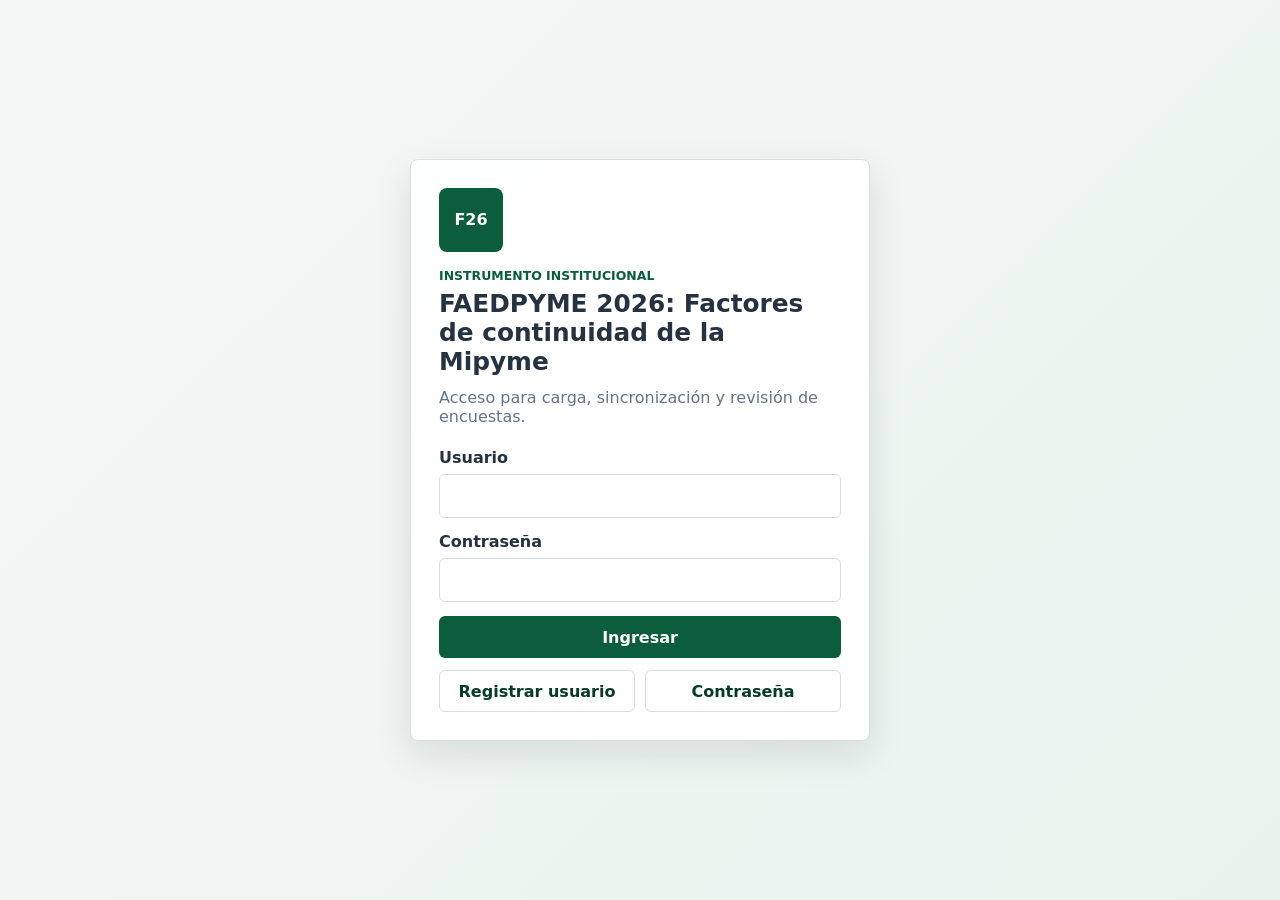
==== index.html @ d28d6a9d "Fix hidden login panel visibility" ====
<!doctype html>
<html lang="es">
<head>
  <meta charset="utf-8">
  <meta name="viewport" content="width=device-width, initial-scale=1">
  <meta name="theme-color" content="#0B5D3B">
  <title>FAEDPYME 2026 - Mipymes</title>
  <link rel="manifest" href="manifest.json">
  <link rel="icon" href="assets/icon-192.png">
  <link rel="stylesheet" href="styles.css?v=20260616-5">
  <script src="config.js?v=20260616-4" defer></script>
  <script src="app.js?v=20260616-4" defer></script>
</head>
<body>
  <div id="login-view" class="login-shell">
    <main class="login-panel" aria-labelledby="login-title">
      <div class="survey-mark" aria-hidden="true">F26</div>
      <p class="eyebrow">Instrumento institucional</p>
      <h1 id="login-title">FAEDPYME 2026: Factores de continuidad de la Mipyme</h1>
      <p class="login-copy">Acceso para carga, sincronización y revisión de encuestas.</p>
      <form id="login-form" class="login-form">
        <label>
          Usuario
          <input id="login-user" autocomplete="username" required>
        </label>
        <label>
          Contraseña
          <input id="login-password" type="password" autocomplete="current-password" required>
        </label>
        <button class="primary-btn" type="submit">Ingresar</button>
      </form>
      <div class="login-actions">
        <button id="show-register-btn" class="ghost-btn" type="button">Registrar usuario</button>
        <button id="show-password-help-btn" class="ghost-btn" type="button">Contraseña</button>
      </div>
      <form id="public-register-form" class="login-form auxiliary-form" hidden>
        <label>
          Usuario
          <input id="public-new-user" autocomplete="off" placeholder="nombre.apellido" pattern="^[A-Za-z0-9]+([._-][A-Za-z0-9]+)+$">
        </label>
        <label>
          Nombre
          <input id="public-new-user-name" autocomplete="name">
        </label>
        <label>
          Contraseña
          <input id="public-new-user-password" type="password" autocomplete="new-password" minlength="6">
        </label>
        <button class="secondary-btn" type="submit">Crear usuario local</button>
      </form>
      <form id="password-help-form" class="login-form auxiliary-form" hidden>
        <label>
          Usuario
          <input id="password-help-user" autocomplete="username" placeholder="nombre.apellido">
        </label>
        <button class="secondary-btn" type="submit">Solicitar restablecimiento</button>
      </form>
      <p id="login-status" class="status-text" role="status"></p>
    </main>
  </div>

  <div id="app-view" class="app-shell" hidden>
    <header class="topbar">
      <div class="brand-block">
        <div class="survey-mark compact" aria-hidden="true">F26</div>
        <div>
          <span class="eyebrow">Encuesta MIPYMES</span>
          <h1>FAEDPYME 2026</h1>
        </div>
      </div>
      <div class="session-block">
        <span id="connection-pill" class="pill">Sin verificar</span>
        <span id="session-user"></span>
        <button id="logout-btn" class="ghost-btn" type="button">Salir</button>
      </div>
    </header>

    <nav class="tabs" aria-label="Módulos">
      <button class="tab active" data-view="inicio" type="button">Inicio</button>
      <button class="tab" data-view="formulario" type="button">Formulario</button>
      <button class="tab" data-view="registros" type="button">Registros</button>
      <button class="tab" data-view="dashboard" type="button">Indicadores</button>
      <button class="tab" data-view="sync" type="button">Sincronización</button>
      <button class="tab" data-view="admin" type="button">Administración</button>
    </nav>

    <main class="main-layout">
      <section id="view-inicio" class="view active-view">
        <div class="intro-band">
          <div>
            <p class="eyebrow">Carga de campo</p>
            <h2>Instrumento FAEDPYME 2026 reproducido desde el PDF maestro</h2>
            <p>La app guarda primero en el dispositivo y luego sincroniza contra Google Apps Script cuando el backend está configurado.</p>
          </div>
          <button class="primary-btn" data-go="formulario" type="button">Nueva encuesta</button>
        </div>
        <div class="kpi-grid">
          <article class="kpi-card"><span>Locales</span><strong id="kpi-local">0</strong></article>
          <article class="kpi-card"><span>Pendientes</span><strong id="kpi-pending">0</strong></article>
          <article class="kpi-card"><span>Sincronizadas</span><strong id="kpi-synced">0</strong></article>
          <article class="kpi-card"><span>Preguntas</span><strong id="kpi-fields">0</strong></article>
        </div>
      </section>

      <section id="view-formulario" class="view">
        <div class="work-header">
          <div>
            <p class="eyebrow">Formulario</p>
            <h2>Registro de encuesta</h2>
          </div>
          <div class="progress-box">
            <span id="progress-label">0%</span>
            <div class="progress-track"><span id="progress-bar"></span></div>
          </div>
        </div>
        <form id="survey-form" class="survey-form"></form>
      </section>

      <section id="view-registros" class="view">
        <div class="work-header">
          <div>
            <p class="eyebrow">Control operativo</p>
            <h2>Registros locales</h2>
          </div>
          <button id="export-csv-btn" class="secondary-btn" type="button">Exportar CSV</button>
        </div>
        <div class="filter-row">
          <input id="search-records" placeholder="Buscar por empresa, sector o estado">
          <select id="status-filter">
            <option value="">Todos los estados</option>
            <option value="pendiente">Pendiente</option>
            <option value="sincronizado">Sincronizado</option>
            <option value="error">Error</option>
          </select>
        </div>
        <div class="table-wrap">
          <table>
            <thead><tr><th>Fecha</th><th>Empresa</th><th>Sector</th><th>Estado</th><th>Acciones</th></tr></thead>
            <tbody id="records-body"></tbody>
          </table>
        </div>
      </section>

      <section id="view-dashboard" class="view">
        <div class="work-header">
          <div>
            <p class="eyebrow">Indicadores</p>
            <h2>Resumen de captura</h2>
          </div>
        </div>
        <div id="dashboard-grid" class="dashboard-grid"></div>
      </section>

      <section id="view-sync" class="view">
        <div class="work-header">
          <div>
            <p class="eyebrow">Offline</p>
            <h2>Cola de sincronización</h2>
          </div>
          <button id="sync-btn" class="primary-btn" type="button">Enviar pendientes</button>
        </div>
        <div id="sync-status" class="notice"></div>
        <div id="queue-list" class="queue-list"></div>
      </section>

      <section id="view-admin" class="view">
        <div class="work-header">
          <div>
            <p class="eyebrow">Administración</p>
            <h2>Estado técnico</h2>
          </div>
        </div>
        <dl class="admin-list">
          <dt>Backend GAS</dt><dd id="admin-gas">No configurado</dd>
          <dt>Spreadsheet</dt><dd id="admin-sheet"></dd>
          <dt>Versión app</dt><dd id="admin-version"></dd>
          <dt>Última sincronización</dt><dd id="admin-last-sync">Sin sincronización</dd>
        </dl>
        <div class="admin-grid">
          <section class="admin-panel">
            <h3>Registrar usuario</h3>
            <form id="user-create-form" class="admin-form">
              <label>
                Usuario
                <input id="new-user" autocomplete="off" placeholder="nombre.apellido" pattern="^[A-Za-z0-9]+([._-][A-Za-z0-9]+)+$" required>
              </label>
              <label>
                Nombre
                <input id="new-user-name" autocomplete="name" required>
              </label>
              <label>
                Rol
                <select id="new-user-role">
                  <option value="cargador">Cargador</option>
                  <option value="supervisor">Supervisor</option>
                  <option value="admin">Admin</option>
                </select>
              </label>
              <label>
                Contraseña temporal
                <input id="new-user-password" type="password" autocomplete="new-password" minlength="6" required>
              </label>
              <button class="secondary-btn" type="submit">Registrar usuario</button>
            </form>
          </section>
          <section class="admin-panel">
            <h3>Cambiar mi contraseña</h3>
            <form id="password-change-form" class="admin-form">
              <label>
                Contraseña actual
                <input id="current-password" type="password" autocomplete="current-password" required>
              </label>
              <label>
                Nueva contraseña
                <input id="new-password" type="password" autocomplete="new-password" minlength="6" required>
              </label>
              <label>
                Repetir nueva contraseña
                <input id="new-password-repeat" type="password" autocomplete="new-password" minlength="6" required>
              </label>
              <button class="secondary-btn" type="submit">Cambiar contraseña</button>
            </form>
          </section>
        </div>
        <p id="admin-user-status" class="status-text" role="status"></p>
        <div class="table-wrap admin-users-wrap">
          <table>
            <thead><tr><th>Usuario</th><th>Nombre</th><th>Rol</th><th>Estado</th></tr></thead>
            <tbody id="users-body"></tbody>
          </table>
        </div>
      </section>
    </main>
  </div>

  <template id="field-template">
    <div class="field-row">
      <label></label>
      <div class="field-control"></div>
      <p class="field-hint"></p>
    </div>
  </template>
</body>
</html>
---- styles.css ----
:root {
  --green: #0B5D3B;
  --green-dark: #073B28;
  --green-soft: #E8F3EE;
  --gold: #C8A24A;
  --bg: #F5F7F6;
  --text: #243242;
  --muted: #64748B;
  --line: #D7DFDA;
  --danger: #B42318;
  --warning: #B7791F;
  --info: #1D4ED8;
  --white: #FFFFFF;
  --shadow: 0 14px 36px rgba(15, 23, 42, 0.10);
  font-family: Inter, ui-sans-serif, system-ui, -apple-system, BlinkMacSystemFont, "Segoe UI", sans-serif;
}

* {
  box-sizing: border-box;
}

[hidden] {
  display: none !important;
}

body {
  margin: 0;
  color: var(--text);
  background: var(--bg);
}

button,
input,
select,
textarea {
  font: inherit;
}

button {
  cursor: pointer;
}

.login-shell {
  min-height: 100vh;
  display: grid;
  place-items: center;
  padding: 24px;
  background: linear-gradient(135deg, #F5F7F6 0%, #E8F3EE 100%);
}

.login-panel {
  width: min(460px, 100%);
  padding: 28px;
  background: rgba(255, 255, 255, 0.96);
  border: 1px solid var(--line);
  border-radius: 8px;
  box-shadow: var(--shadow);
}

.survey-mark {
  width: 64px;
  height: 64px;
  display: grid;
  place-items: center;
  margin-bottom: 16px;
  border-radius: 8px;
  background: var(--green);
  color: var(--white);
  font-weight: 900;
  letter-spacing: 0;
}

.survey-mark.compact {
  width: 44px;
  height: 44px;
  margin-bottom: 0;
  font-size: 0.86rem;
}

.eyebrow {
  margin: 0 0 6px;
  color: var(--green);
  font-size: 0.78rem;
  font-weight: 800;
  text-transform: uppercase;
  letter-spacing: 0;
}

h1,
h2,
h3 {
  margin: 0;
  line-height: 1.18;
  letter-spacing: 0;
}

.login-panel h1 {
  font-size: 1.55rem;
}

.login-copy {
  color: var(--muted);
  margin: 12px 0 22px;
}

.login-form,
.survey-form {
  display: grid;
  gap: 14px;
}

.login-actions {
  display: grid;
  grid-template-columns: repeat(2, minmax(0, 1fr));
  gap: 10px;
  margin-top: 12px;
}

.auxiliary-form {
  margin-top: 14px;
  padding-top: 14px;
  border-top: 1px solid var(--line);
}

label {
  display: grid;
  gap: 7px;
  font-weight: 700;
  color: var(--text);
}

input,
select,
textarea {
  width: 100%;
  border: 1px solid var(--line);
  border-radius: 6px;
  background: var(--white);
  color: var(--text);
  padding: 11px 12px;
  min-height: 44px;
}

textarea {
  min-height: 118px;
  resize: vertical;
}

input:focus,
select:focus,
textarea:focus {
  outline: 3px solid rgba(11, 93, 59, 0.18);
  border-color: var(--green);
}

.primary-btn,
.secondary-btn,
.ghost-btn {
  border-radius: 6px;
  min-height: 42px;
  padding: 10px 14px;
  font-weight: 800;
  border: 1px solid transparent;
}

.primary-btn {
  background: var(--green);
  color: var(--white);
}

.secondary-btn {
  background: var(--green-soft);
  color: var(--green-dark);
  border-color: var(--line);
}

.ghost-btn {
  background: var(--white);
  color: var(--green-dark);
  border-color: var(--line);
}

.status-text,
.field-hint {
  color: var(--muted);
  margin: 0;
  font-size: 0.9rem;
}

.status-text.error,
.field-row.invalid .field-hint {
  color: var(--danger);
}

.app-shell {
  min-height: 100vh;
}

.topbar {
  min-height: 76px;
  display: flex;
  justify-content: space-between;
  align-items: center;
  padding: 14px 22px;
  gap: 18px;
  background: var(--white);
  border-bottom: 1px solid var(--line);
  position: sticky;
  top: 0;
  z-index: 10;
}

.brand-block,
.session-block {
  display: flex;
  align-items: center;
  gap: 12px;
}

.topbar h1 {
  font-size: 1.1rem;
}

.pill {
  display: inline-flex;
  align-items: center;
  min-height: 30px;
  padding: 5px 9px;
  border-radius: 999px;
  background: var(--green-soft);
  color: var(--green-dark);
  font-weight: 800;
  font-size: 0.82rem;
  white-space: nowrap;
}

.pill.offline {
  background: #FFF4DD;
  color: var(--warning);
}

.tabs {
  display: flex;
  gap: 6px;
  overflow-x: auto;
  padding: 10px 22px;
  border-bottom: 1px solid var(--line);
  background: #FBFCFB;
}

.tab {
  border: 1px solid var(--line);
  background: var(--white);
  color: var(--text);
  border-radius: 6px;
  padding: 9px 12px;
  min-width: max-content;
  font-weight: 800;
}

.tab.active {
  background: var(--green);
  border-color: var(--green);
  color: var(--white);
}

.main-layout {
  width: min(1180px, 100%);
  margin: 0 auto;
  padding: 22px;
}

.view {
  display: none;
}

.active-view {
  display: block;
}

.intro-band,
.work-header {
  display: flex;
  justify-content: space-between;
  align-items: center;
  gap: 18px;
  padding: 18px 0;
}

.intro-band p,
.work-header p {
  margin: 8px 0 0;
  color: var(--muted);
  max-width: 760px;
}

.kpi-grid,
.dashboard-grid {
  display: grid;
  grid-template-columns: repeat(4, minmax(0, 1fr));
  gap: 14px;
}

.kpi-card,
.chart-card,
.form-block,
.notice,
.queue-item {
  background: var(--white);
  border: 1px solid var(--line);
  border-radius: 8px;
}

.kpi-card {
  padding: 16px;
}

.kpi-card span {
  display: block;
  color: var(--muted);
  font-weight: 800;
  font-size: 0.86rem;
}

.kpi-card strong {
  display: block;
  margin-top: 8px;
  font-size: 2rem;
  color: var(--green-dark);
}

.progress-box {
  min-width: 240px;
}

.progress-box span {
  display: block;
  text-align: right;
  color: var(--muted);
  font-weight: 800;
  margin-bottom: 6px;
}

.progress-track {
  height: 9px;
  background: var(--line);
  border-radius: 999px;
  overflow: hidden;
}

.progress-track span {
  display: block;
  width: 0%;
  height: 100%;
  background: var(--gold);
}

.form-block {
  padding: 18px;
  margin-bottom: 14px;
}

.form-block h3 {
  font-size: 1.08rem;
  padding-bottom: 10px;
  border-bottom: 1px solid var(--line);
  margin-bottom: 14px;
}

.form-block-description {
  color: var(--muted);
  margin: -6px 0 16px;
}

.field-row {
  display: grid;
  gap: 7px;
  padding: 12px 0;
  border-bottom: 1px solid #EDF1EE;
}

.field-row:last-child {
  border-bottom: 0;
}

.field-row.hidden {
  display: none;
}

.field-row label {
  font-weight: 800;
}

.radio-grid,
.likert-grid {
  display: grid;
  gap: 8px;
}

.radio-grid {
  grid-template-columns: repeat(auto-fit, minmax(180px, 1fr));
}

.option-tile,
.likert-option {
  min-height: 42px;
  display: flex;
  align-items: center;
  gap: 8px;
  border: 1px solid var(--line);
  background: #FBFCFB;
  border-radius: 6px;
  padding: 9px 10px;
  font-weight: 700;
}

.likert-grid {
  grid-template-columns: repeat(5, minmax(46px, 1fr));
}

.likert-option {
  justify-content: center;
}

.form-actions {
  position: sticky;
  bottom: 0;
  display: flex;
  justify-content: flex-end;
  gap: 10px;
  padding: 12px 0;
  background: linear-gradient(rgba(245,247,246,0), var(--bg) 18%);
}

.filter-row {
  display: grid;
  grid-template-columns: 1fr 220px;
  gap: 12px;
  margin: 8px 0 14px;
}

.table-wrap {
  overflow-x: auto;
  border: 1px solid var(--line);
  border-radius: 8px;
  background: var(--white);
}

table {
  width: 100%;
  border-collapse: collapse;
}

th,
td {
  padding: 11px 12px;
  text-align: left;
  border-bottom: 1px solid var(--line);
  vertical-align: top;
}

th {
  background: var(--green-soft);
  color: var(--green-dark);
  font-size: 0.86rem;
}

.badge {
  display: inline-flex;
  min-height: 26px;
  padding: 4px 8px;
  border-radius: 999px;
  font-size: 0.82rem;
  font-weight: 800;
  background: var(--green-soft);
  color: var(--green-dark);
}

.badge.pending {
  background: #FFF4DD;
  color: var(--warning);
}

.badge.error {
  background: #FEE4E2;
  color: var(--danger);
}

.chart-card {
  padding: 16px;
  min-height: 150px;
}

.chart-card h3 {
  font-size: 1rem;
  margin-bottom: 12px;
}

.bar-row {
  display: grid;
  grid-template-columns: 120px 1fr 42px;
  gap: 10px;
  align-items: center;
  margin: 8px 0;
}

.bar-track {
  height: 12px;
  background: var(--line);
  border-radius: 999px;
  overflow: hidden;
}

.bar-track span {
  display: block;
  height: 100%;
  background: var(--green);
}

.notice {
  padding: 14px;
  color: var(--muted);
  margin-bottom: 14px;
}

.queue-list {
  display: grid;
  gap: 10px;
}

.queue-item {
  padding: 12px;
}

.admin-list {
  display: grid;
  grid-template-columns: 180px 1fr;
  gap: 1px;
  border: 1px solid var(--line);
  border-radius: 8px;
  overflow: hidden;
  background: var(--line);
}

.admin-list dt,
.admin-list dd {
  margin: 0;
  padding: 12px;
  background: var(--white);
}

.admin-list dt {
  font-weight: 900;
  color: var(--green-dark);
}

.admin-grid {
  display: grid;
  grid-template-columns: repeat(2, minmax(0, 1fr));
  gap: 14px;
  margin-top: 18px;
}

.admin-panel {
  border: 1px solid var(--line);
  border-radius: 8px;
  padding: 14px;
  background: var(--white);
}

.admin-panel h3 {
  font-size: 1rem;
  margin-bottom: 12px;
}

.admin-form {
  display: grid;
  gap: 12px;
}

.admin-users-wrap {
  margin-top: 16px;
}

@media (max-width: 820px) {
  .topbar,
  .intro-band,
  .work-header,
  .session-block {
    align-items: stretch;
    flex-direction: column;
  }

  .topbar {
    position: static;
  }

  .main-layout {
    padding: 14px;
  }

  .kpi-grid,
  .dashboard-grid,
  .admin-grid {
    grid-template-columns: repeat(2, minmax(0, 1fr));
  }

  .filter-row,
  .admin-list {
    grid-template-columns: 1fr;
  }

  .progress-box {
    min-width: 0;
  }
}

@media (max-width: 520px) {
  .kpi-grid,
  .dashboard-grid,
  .likert-grid,
  .admin-grid {
    grid-template-columns: 1fr;
  }

  .tabs {
    padding-inline: 12px;
  }

  .login-panel {
    padding: 20px;
  }

  .login-actions {
    grid-template-columns: 1fr;
  }
}
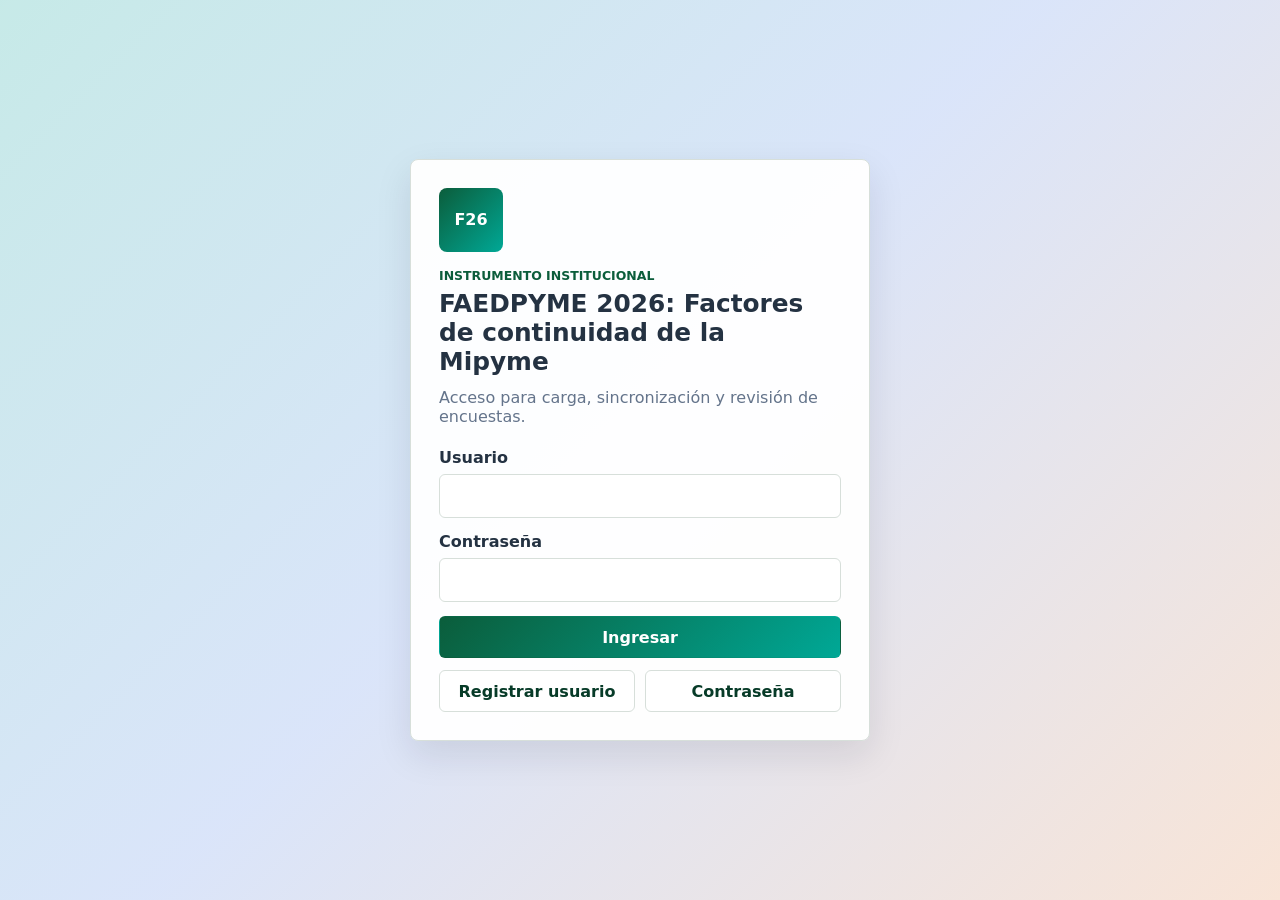
==== commit 3ede211d: "Restrict field users and add admin tracking" ====
--- a/index.html
+++ b/index.html
@@ -3,13 +3,13 @@
 <head>
   <meta charset="utf-8">
   <meta name="viewport" content="width=device-width, initial-scale=1">
-  <meta name="theme-color" content="#0B5D3B">
+  <meta name="theme-color" content="#00A896">
   <title>FAEDPYME 2026 - Mipymes</title>
   <link rel="manifest" href="manifest.json">
   <link rel="icon" href="assets/icon-192.png">
-  <link rel="stylesheet" href="styles.css?v=20260616-5">
-  <script src="config.js?v=20260616-4" defer></script>
-  <script src="app.js?v=20260616-4" defer></script>
+  <link rel="stylesheet" href="styles.css?v=20260616-8">
+  <script src="config.js?v=20260616-8" defer></script>
+  <script src="app.js?v=20260616-8" defer></script>
 </head>
 <body>
   <div id="login-view" class="login-shell">
@@ -43,6 +43,13 @@
           <input id="public-new-user-name" autocomplete="name">
         </label>
         <label>
+          Tipo de usuario
+          <select id="public-new-user-role">
+            <option value="encuestador">Encuestador</option>
+            <option value="censista">Censista</option>
+          </select>
+        </label>
+        <label>
           Contraseña
           <input id="public-new-user-password" type="password" autocomplete="new-password" minlength="6">
         </label>
@@ -71,6 +78,10 @@
       <div class="session-block">
         <span id="connection-pill" class="pill">Sin verificar</span>
         <span id="session-user"></span>
+        <button id="install-btn" class="ghost-btn icon-action" type="button">Instalar</button>
+        <button id="update-app-btn" class="ghost-btn icon-action" type="button">Actualizar</button>
+        <button id="global-sync-btn" class="secondary-btn icon-action" type="button">Sincronizar</button>
+        <button id="open-sheet-btn" class="ghost-btn icon-action admin-only" type="button" hidden>Hoja online</button>
         <button id="logout-btn" class="ghost-btn" type="button">Salir</button>
       </div>
     </header>
@@ -80,6 +91,7 @@
       <button class="tab" data-view="formulario" type="button">Formulario</button>
       <button class="tab" data-view="registros" type="button">Registros</button>
       <button class="tab" data-view="dashboard" type="button">Indicadores</button>
+      <button class="tab" data-view="seguimiento" type="button">Seguimiento</button>
       <button class="tab" data-view="sync" type="button">Sincronización</button>
       <button class="tab" data-view="admin" type="button">Administración</button>
     </nav>
@@ -113,6 +125,7 @@
             <div class="progress-track"><span id="progress-bar"></span></div>
           </div>
         </div>
+        <div id="form-save-status" class="notice compact-notice" role="status" hidden></div>
         <form id="survey-form" class="survey-form"></form>
       </section>
 
@@ -163,6 +176,38 @@
         <div id="queue-list" class="queue-list"></div>
       </section>
 
+      <section id="view-seguimiento" class="view admin-only-view">
+        <div class="work-header">
+          <div>
+            <p class="eyebrow">Seguimiento admin</p>
+            <h2>Monitoreo de respuestas</h2>
+            <p>Lectura rápida de avance, pendientes, errores y carga por usuario en este dispositivo.</p>
+          </div>
+          <button class="secondary-btn" data-go="registros" type="button">Ver registros</button>
+        </div>
+        <div id="tracking-grid" class="kpi-grid tracking-grid"></div>
+        <div class="tracking-layout">
+          <section class="admin-panel">
+            <h3>Carga por usuario</h3>
+            <div class="table-wrap">
+              <table>
+                <thead><tr><th>Usuario</th><th>Total</th><th>Pendientes</th><th>Errores</th><th>Última carga</th></tr></thead>
+                <tbody id="tracking-users-body"></tbody>
+              </table>
+            </div>
+          </section>
+          <section class="admin-panel">
+            <h3>Últimas respuestas</h3>
+            <div class="table-wrap">
+              <table>
+                <thead><tr><th>Fecha</th><th>Empresa</th><th>Usuario</th><th>Estado</th></tr></thead>
+                <tbody id="tracking-recent-body"></tbody>
+              </table>
+            </div>
+          </section>
+        </div>
+      </section>
+
       <section id="view-admin" class="view">
         <div class="work-header">
           <div>
@@ -189,9 +234,10 @@
                 <input id="new-user-name" autocomplete="name" required>
               </label>
               <label>
-                Rol
+                Tipo de usuario
                 <select id="new-user-role">
-                  <option value="cargador">Cargador</option>
+                  <option value="encuestador">Encuestador</option>
+                  <option value="censista">Censista</option>
                   <option value="supervisor">Supervisor</option>
                   <option value="admin">Admin</option>
                 </select>
--- a/styles.css
+++ b/styles.css
@@ -3,7 +3,15 @@
   --green-dark: #073B28;
   --green-soft: #E8F3EE;
   --gold: #C8A24A;
-  --bg: #F5F7F6;
+  --teal: #00A896;
+  --blue: #2563EB;
+  --sky: #0EA5E9;
+  --violet: #7C3AED;
+  --coral: #F97316;
+  --rose: #E11D48;
+  --amber: #F59E0B;
+  --lime: #65A30D;
+  --bg: #F6F8FB;
   --text: #243242;
   --muted: #64748B;
   --line: #D7DFDA;
@@ -26,7 +34,9 @@
 body {
   margin: 0;
   color: var(--text);
-  background: var(--bg);
+  background:
+    linear-gradient(135deg, rgba(0, 168, 150, 0.12), rgba(37, 99, 235, 0.10) 42%, rgba(249, 115, 22, 0.10)),
+    var(--bg);
 }
 
 button,
@@ -45,7 +55,9 @@
   display: grid;
   place-items: center;
   padding: 24px;
-  background: linear-gradient(135deg, #F5F7F6 0%, #E8F3EE 100%);
+  background:
+    linear-gradient(135deg, rgba(0, 168, 150, 0.20), rgba(37, 99, 235, 0.14) 48%, rgba(249, 115, 22, 0.16)),
+    #F8FAFC;
 }
 
 .login-panel {
@@ -64,7 +76,7 @@
   place-items: center;
   margin-bottom: 16px;
   border-radius: 8px;
-  background: var(--green);
+  background: linear-gradient(135deg, var(--green), var(--teal));
   color: var(--white);
   font-weight: 900;
   letter-spacing: 0;
@@ -149,8 +161,8 @@
 input:focus,
 select:focus,
 textarea:focus {
-  outline: 3px solid rgba(11, 93, 59, 0.18);
-  border-color: var(--green);
+  outline: 3px solid rgba(0, 168, 150, 0.20);
+  border-color: var(--teal);
 }
 
 .primary-btn,
@@ -164,14 +176,14 @@
 }
 
 .primary-btn {
-  background: var(--green);
+  background: linear-gradient(135deg, var(--green), var(--teal));
   color: var(--white);
 }
 
 .secondary-btn {
-  background: var(--green-soft);
+  background: #EAF4FF;
   color: var(--green-dark);
-  border-color: var(--line);
+  border-color: rgba(37, 99, 235, 0.22);
 }
 
 .ghost-btn {
@@ -203,8 +215,9 @@
   align-items: center;
   padding: 14px 22px;
   gap: 18px;
-  background: var(--white);
+  background: rgba(255, 255, 255, 0.94);
   border-bottom: 1px solid var(--line);
+  box-shadow: 0 8px 28px rgba(15, 23, 42, 0.07);
   position: sticky;
   top: 0;
   z-index: 10;
@@ -215,6 +228,15 @@
   display: flex;
   align-items: center;
   gap: 12px;
+}
+
+.session-block {
+  flex-wrap: wrap;
+  justify-content: flex-end;
+}
+
+.icon-action {
+  white-space: nowrap;
 }
 
 .topbar h1 {
@@ -245,7 +267,7 @@
   overflow-x: auto;
   padding: 10px 22px;
   border-bottom: 1px solid var(--line);
-  background: #FBFCFB;
+  background: rgba(255, 255, 255, 0.78);
 }
 
 .tab {
@@ -259,8 +281,8 @@
 }
 
 .tab.active {
-  background: var(--green);
-  border-color: var(--green);
+  background: linear-gradient(135deg, var(--green), var(--blue));
+  border-color: transparent;
   color: var(--white);
 }
 
@@ -306,13 +328,42 @@
 .form-block,
 .notice,
 .queue-item {
-  background: var(--white);
+  background: rgba(255, 255, 255, 0.96);
   border: 1px solid var(--line);
   border-radius: 8px;
 }
 
 .kpi-card {
+  position: relative;
+  overflow: hidden;
   padding: 16px;
+}
+
+.kpi-card::before {
+  content: "";
+  position: absolute;
+  inset: 0 0 auto;
+  height: 5px;
+  background: linear-gradient(90deg, var(--teal), var(--blue));
+}
+
+.kpi-card:nth-child(2)::before,
+.accent-amber::before {
+  background: linear-gradient(90deg, var(--amber), var(--coral));
+}
+
+.kpi-card:nth-child(3)::before,
+.accent-rose::before {
+  background: linear-gradient(90deg, var(--rose), var(--violet));
+}
+
+.kpi-card:nth-child(4)::before,
+.accent-blue::before {
+  background: linear-gradient(90deg, var(--sky), var(--blue));
+}
+
+.accent-teal::before {
+  background: linear-gradient(90deg, var(--teal), var(--lime));
 }
 
 .kpi-card span {
@@ -326,7 +377,7 @@
   display: block;
   margin-top: 8px;
   font-size: 2rem;
-  color: var(--green-dark);
+  color: var(--text);
 }
 
 .progress-box {
@@ -352,12 +403,35 @@
   display: block;
   width: 0%;
   height: 100%;
-  background: var(--gold);
+  background: linear-gradient(90deg, var(--amber), var(--teal));
 }
 
 .form-block {
+  position: relative;
+  overflow: hidden;
   padding: 18px;
   margin-bottom: 14px;
+  border-left: 6px solid var(--teal);
+}
+
+.form-block:nth-of-type(4n+1) {
+  border-left-color: var(--teal);
+  background: linear-gradient(90deg, rgba(0, 168, 150, 0.08), rgba(255, 255, 255, 0.96) 34%);
+}
+
+.form-block:nth-of-type(4n+2) {
+  border-left-color: var(--blue);
+  background: linear-gradient(90deg, rgba(37, 99, 235, 0.08), rgba(255, 255, 255, 0.96) 34%);
+}
+
+.form-block:nth-of-type(4n+3) {
+  border-left-color: var(--coral);
+  background: linear-gradient(90deg, rgba(249, 115, 22, 0.08), rgba(255, 255, 255, 0.96) 34%);
+}
+
+.form-block:nth-of-type(4n+4) {
+  border-left-color: var(--violet);
+  background: linear-gradient(90deg, rgba(124, 58, 237, 0.08), rgba(255, 255, 255, 0.96) 34%);
 }
 
 .form-block h3 {
@@ -374,8 +448,8 @@
 
 .field-row {
   display: grid;
-  gap: 7px;
-  padding: 12px 0;
+  gap: 9px;
+  padding: 14px 0;
   border-bottom: 1px solid #EDF1EE;
 }
 
@@ -389,6 +463,7 @@
 
 .field-row label {
   font-weight: 800;
+  line-height: 1.28;
 }
 
 .radio-grid,
@@ -399,6 +474,15 @@
 
 .radio-grid {
   grid-template-columns: repeat(auto-fit, minmax(180px, 1fr));
+}
+
+.radio-grid.binary,
+.radio-grid.compact {
+  grid-template-columns: repeat(auto-fit, minmax(128px, 1fr));
+}
+
+.radio-grid.long-options {
+  grid-template-columns: 1fr;
 }
 
 .option-tile,
@@ -412,14 +496,56 @@
   border-radius: 6px;
   padding: 9px 10px;
   font-weight: 700;
+  transition: background-color 120ms ease, border-color 120ms ease, color 120ms ease;
+}
+
+.option-tile input,
+.likert-option input {
+  position: absolute;
+  opacity: 0;
+  pointer-events: none;
+}
+
+.option-tile span,
+.likert-option span {
+  display: block;
+  width: 100%;
+}
+
+.option-tile:has(input:checked),
+.likert-option:has(input:checked),
+.option-tile.selected,
+.likert-option.selected {
+  background: linear-gradient(135deg, var(--green), var(--teal));
+  border-color: var(--teal);
+  color: var(--white);
+  box-shadow: inset 0 0 0 1px rgba(255,255,255,0.24);
+}
+
+.likert-wrap {
+  display: grid;
+  gap: 6px;
+}
+
+.scale-legend {
+  display: flex;
+  justify-content: space-between;
+  gap: 10px;
+  color: var(--muted);
+  font-size: 0.78rem;
+  font-weight: 700;
 }
 
 .likert-grid {
   grid-template-columns: repeat(5, minmax(46px, 1fr));
+  gap: 6px;
 }
 
 .likert-option {
   justify-content: center;
+  min-height: 46px;
+  padding: 7px 4px;
+  font-size: 1rem;
 }
 
 .form-actions {
@@ -429,7 +555,12 @@
   justify-content: flex-end;
   gap: 10px;
   padding: 12px 0;
-  background: linear-gradient(rgba(245,247,246,0), var(--bg) 18%);
+  background: linear-gradient(rgba(246,248,251,0), var(--bg) 18%);
+}
+
+.compact-notice {
+  margin-bottom: 12px;
+  border-left: 5px solid var(--teal);
 }
 
 .filter-row {
@@ -460,7 +591,7 @@
 }
 
 th {
-  background: var(--green-soft);
+  background: #EAF4FF;
   color: var(--green-dark);
   font-size: 0.86rem;
 }
@@ -514,13 +645,19 @@
 .bar-track span {
   display: block;
   height: 100%;
-  background: var(--green);
+  background: linear-gradient(90deg, var(--teal), var(--blue));
 }
 
 .notice {
   padding: 14px;
   color: var(--muted);
   margin-bottom: 14px;
+}
+
+.notice.error {
+  color: var(--danger);
+  border-color: #FDA29B;
+  background: #FFF1F0;
 }
 
 .queue-list {
@@ -565,7 +702,7 @@
   border: 1px solid var(--line);
   border-radius: 8px;
   padding: 14px;
-  background: var(--white);
+  background: rgba(255, 255, 255, 0.96);
 }
 
 .admin-panel h3 {
@@ -580,6 +717,26 @@
 
 .admin-users-wrap {
   margin-top: 16px;
+}
+
+.tracking-layout {
+  display: grid;
+  grid-template-columns: minmax(0, 0.9fr) minmax(0, 1.1fr);
+  gap: 14px;
+  margin-top: 16px;
+}
+
+.tracking-grid {
+  margin-top: 4px;
+}
+
+.field-user-mode .tabs {
+  justify-content: center;
+}
+
+.field-user-mode .tab[data-view="formulario"] {
+  min-width: min(320px, 100%);
+  text-align: center;
 }
 
 @media (max-width: 820px) {
@@ -595,13 +752,18 @@
     position: static;
   }
 
+  .session-block {
+    width: 100%;
+  }
+
   .main-layout {
-    padding: 14px;
+    padding: 10px 10px 84px;
   }
 
   .kpi-grid,
   .dashboard-grid,
-  .admin-grid {
+  .admin-grid,
+  .tracking-layout {
     grid-template-columns: repeat(2, minmax(0, 1fr));
   }
 
@@ -613,14 +775,79 @@
   .progress-box {
     min-width: 0;
   }
+
+  .form-block {
+    padding: 14px;
+    margin-bottom: 10px;
+  }
+
+  .form-block h3 {
+    font-size: 1rem;
+    margin-bottom: 8px;
+    padding-bottom: 8px;
+  }
+
+  .field-row {
+    padding: 11px 0;
+    gap: 8px;
+  }
+
+  .field-row label {
+    font-size: 0.95rem;
+  }
+
+  .radio-grid.binary,
+  .radio-grid.compact {
+    grid-template-columns: repeat(2, minmax(0, 1fr));
+    gap: 6px;
+  }
+
+  .radio-grid.long-options {
+    gap: 6px;
+  }
+
+  .option-tile {
+    min-height: 40px;
+    padding: 8px 9px;
+    font-size: 0.9rem;
+  }
+
+  .likert-grid {
+    grid-template-columns: repeat(5, minmax(40px, 1fr));
+  }
+
+  .likert-option {
+    min-height: 44px;
+    border-radius: 8px;
+    font-size: 1.02rem;
+  }
+
+  .form-actions {
+    position: fixed;
+    left: 0;
+    right: 0;
+    bottom: 0;
+    z-index: 20;
+    padding: 10px;
+    background: rgba(246,248,251,0.96);
+    border-top: 1px solid var(--line);
+  }
+
+  .form-actions button {
+    flex: 1;
+  }
 }
 
 @media (max-width: 520px) {
   .kpi-grid,
   .dashboard-grid,
-  .likert-grid,
-  .admin-grid {
+  .admin-grid,
+  .tracking-layout {
     grid-template-columns: 1fr;
+  }
+
+  .likert-grid {
+    grid-template-columns: repeat(5, minmax(34px, 1fr));
   }
 
   .tabs {
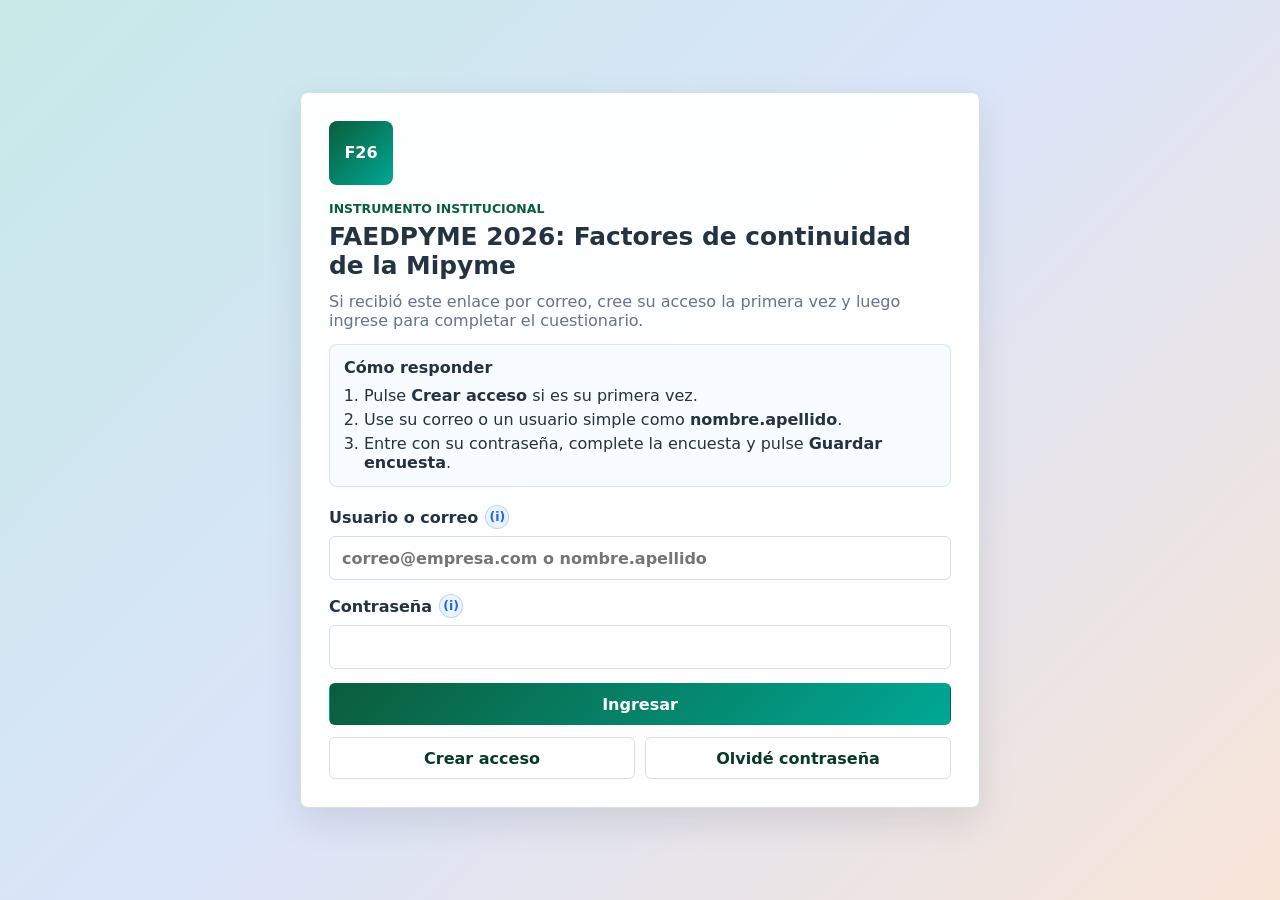
==== commit de5b0f8b: "Clarify emailed survey access flow" ====
--- a/index.html
+++ b/index.html
@@ -7,9 +7,9 @@
   <title>FAEDPYME 2026 - Mipymes</title>
   <link rel="manifest" href="manifest.json">
   <link rel="icon" href="assets/icon-192.png">
-  <link rel="stylesheet" href="styles.css?v=20260616-8">
-  <script src="config.js?v=20260616-8" defer></script>
-  <script src="app.js?v=20260616-8" defer></script>
+  <link rel="stylesheet" href="styles.css?v=20260616-9">
+  <script src="config.js?v=20260616-9" defer></script>
+  <script src="app.js?v=20260616-9" defer></script>
 </head>
 <body>
   <div id="login-view" class="login-shell">
@@ -17,48 +17,52 @@
       <div class="survey-mark" aria-hidden="true">F26</div>
       <p class="eyebrow">Instrumento institucional</p>
       <h1 id="login-title">FAEDPYME 2026: Factores de continuidad de la Mipyme</h1>
-      <p class="login-copy">Acceso para carga, sincronización y revisión de encuestas.</p>
+      <p class="login-copy">Si recibió este enlace por correo, cree su acceso la primera vez y luego ingrese para completar el cuestionario.</p>
+      <section class="email-guide" aria-label="Instrucciones rápidas">
+        <h2>Cómo responder</h2>
+        <ol>
+          <li>Pulse <strong>Crear acceso</strong> si es su primera vez.</li>
+          <li>Use su correo o un usuario simple como <strong>nombre.apellido</strong>.</li>
+          <li>Entre con su contraseña, complete la encuesta y pulse <strong>Guardar encuesta</strong>.</li>
+        </ol>
+      </section>
       <form id="login-form" class="login-form">
         <label>
-          Usuario
-          <input id="login-user" autocomplete="username" required>
-        </label>
-        <label>
-          Contraseña
+          <span class="label-row">Usuario o correo <span class="info-tip" tabindex="0" role="note" data-tip="Use el mismo correo o usuario que registró. Si es la primera vez, pulse Crear acceso antes de ingresar.">(i)</span></span>
+          <input id="login-user" autocomplete="username" placeholder="correo@empresa.com o nombre.apellido" required>
+        </label>
+        <label>
+          <span class="label-row">Contraseña <span class="info-tip" tabindex="0" role="note" data-tip="Ingrese la contraseña que creó. Debe tener al menos 6 caracteres. No use contraseñas bancarias ni personales sensibles.">(i)</span></span>
           <input id="login-password" type="password" autocomplete="current-password" required>
         </label>
         <button class="primary-btn" type="submit">Ingresar</button>
       </form>
       <div class="login-actions">
-        <button id="show-register-btn" class="ghost-btn" type="button">Registrar usuario</button>
-        <button id="show-password-help-btn" class="ghost-btn" type="button">Contraseña</button>
+        <button id="show-register-btn" class="ghost-btn" type="button">Crear acceso</button>
+        <button id="show-password-help-btn" class="ghost-btn" type="button">Olvidé contraseña</button>
       </div>
       <form id="public-register-form" class="login-form auxiliary-form" hidden>
-        <label>
-          Usuario
-          <input id="public-new-user" autocomplete="off" placeholder="nombre.apellido" pattern="^[A-Za-z0-9]+([._-][A-Za-z0-9]+)+$">
-        </label>
-        <label>
-          Nombre
+        <p class="form-note">Cree un acceso solo para responder esta encuesta. Después vuelva a pulsar <strong>Ingresar</strong>.</p>
+        <label>
+          <span class="label-row">Usuario o correo <span class="info-tip" tabindex="0" role="note" data-tip="Recomendado: use su correo electrónico. También puede usar nombre.apellido si prefiere no registrar correo.">(i)</span></span>
+          <input id="public-new-user" autocomplete="username" placeholder="correo@empresa.com o nombre.apellido">
+        </label>
+        <label>
+          <span class="label-row">Nombre <span class="info-tip" tabindex="0" role="note" data-tip="Escriba su nombre y apellido, o el nombre de la persona que responde por la empresa.">(i)</span></span>
           <input id="public-new-user-name" autocomplete="name">
         </label>
-        <label>
-          Tipo de usuario
-          <select id="public-new-user-role">
-            <option value="encuestador">Encuestador</option>
-            <option value="censista">Censista</option>
-          </select>
-        </label>
-        <label>
-          Contraseña
+        <input id="public-new-user-role" type="hidden" value="encuestador">
+        <label>
+          <span class="label-row">Contraseña <span class="info-tip" tabindex="0" role="note" data-tip="Cree una contraseña fácil de recordar para volver a entrar si necesita terminar más tarde. Mínimo 6 caracteres.">(i)</span></span>
           <input id="public-new-user-password" type="password" autocomplete="new-password" minlength="6">
         </label>
-        <button class="secondary-btn" type="submit">Crear usuario local</button>
+        <button class="secondary-btn" type="submit">Crear acceso para responder</button>
       </form>
       <form id="password-help-form" class="login-form auxiliary-form" hidden>
-        <label>
-          Usuario
-          <input id="password-help-user" autocomplete="username" placeholder="nombre.apellido">
+        <p class="form-note">Si olvidó la contraseña, registre esta solicitud y contacte al equipo que le envió la encuesta.</p>
+        <label>
+          <span class="label-row">Usuario o correo <span class="info-tip" tabindex="0" role="note" data-tip="Escriba el mismo usuario o correo con el que creó su acceso.">(i)</span></span>
+          <input id="password-help-user" autocomplete="username" placeholder="correo@empresa.com o nombre.apellido">
         </label>
         <button class="secondary-btn" type="submit">Solicitar restablecimiento</button>
       </form>
@@ -119,11 +123,26 @@
           <div>
             <p class="eyebrow">Formulario</p>
             <h2>Registro de encuesta</h2>
+            <p>Complete una respuesta por empresa. Los campos marcados con * son obligatorios. Use los íconos (i) si necesita ayuda.</p>
           </div>
           <div class="progress-box">
             <span id="progress-label">0%</span>
             <div class="progress-track"><span id="progress-bar"></span></div>
           </div>
+        </div>
+        <div class="respondent-guide">
+          <article>
+            <strong>Guardar</strong>
+            <p>Al finalizar, pulse <strong>Guardar encuesta</strong>. Si no terminó, use <strong>Guardar borrador local</strong>.</p>
+          </article>
+          <article>
+            <strong>Sincronizar</strong>
+            <p>Si la app indica pendiente, pulse <strong>Sincronizar</strong> cuando tenga conexión.</p>
+          </article>
+          <article>
+            <strong>Privacidad</strong>
+            <p>Responda solo datos de la empresa solicitados por el cuestionario. No agregue contraseñas ni datos bancarios.</p>
+          </article>
         </div>
         <div id="form-save-status" class="notice compact-notice" role="status" hidden></div>
         <form id="survey-form" class="survey-form"></form>
@@ -226,8 +245,8 @@
             <h3>Registrar usuario</h3>
             <form id="user-create-form" class="admin-form">
               <label>
-                Usuario
-                <input id="new-user" autocomplete="off" placeholder="nombre.apellido" pattern="^[A-Za-z0-9]+([._-][A-Za-z0-9]+)+$" required>
+                Usuario o correo
+                <input id="new-user" autocomplete="off" placeholder="correo@empresa.com o nombre.apellido" required>
               </label>
               <label>
                 Nombre
--- a/styles.css
+++ b/styles.css
@@ -61,7 +61,7 @@
 }
 
 .login-panel {
-  width: min(460px, 100%);
+  width: min(680px, 100%);
   padding: 28px;
   background: rgba(255, 255, 255, 0.96);
   border: 1px solid var(--line);
@@ -112,7 +112,34 @@
 
 .login-copy {
   color: var(--muted);
-  margin: 12px 0 22px;
+  margin: 12px 0 14px;
+}
+
+.email-guide,
+.respondent-guide article {
+  border: 1px solid rgba(37, 99, 235, 0.16);
+  border-radius: 8px;
+  background: #F8FBFF;
+}
+
+.email-guide {
+  padding: 14px;
+  margin: 0 0 18px;
+}
+
+.email-guide h2 {
+  font-size: 1rem;
+  margin-bottom: 8px;
+}
+
+.email-guide ol {
+  margin: 0;
+  padding-left: 20px;
+  color: var(--text);
+}
+
+.email-guide li + li {
+  margin-top: 5px;
 }
 
 .login-form,
@@ -134,11 +161,77 @@
   border-top: 1px solid var(--line);
 }
 
+.form-note {
+  margin: 0;
+  color: var(--muted);
+  font-size: 0.92rem;
+  line-height: 1.45;
+}
+
 label {
   display: grid;
   gap: 7px;
   font-weight: 700;
   color: var(--text);
+}
+
+.label-row,
+.field-row label,
+.form-block h3 {
+  display: flex;
+  align-items: center;
+  flex-wrap: wrap;
+  gap: 7px;
+}
+
+.field-label-text {
+  min-width: 0;
+}
+
+.info-tip {
+  position: relative;
+  display: inline-grid;
+  place-items: center;
+  flex: 0 0 auto;
+  min-width: 24px;
+  min-height: 24px;
+  border-radius: 999px;
+  background: #EAF4FF;
+  color: var(--blue);
+  border: 1px solid rgba(37, 99, 235, 0.22);
+  font-size: 0.78rem;
+  font-weight: 900;
+  line-height: 1;
+  text-transform: lowercase;
+}
+
+.info-tip::after {
+  content: attr(data-tip);
+  position: absolute;
+  left: 50%;
+  bottom: calc(100% + 9px);
+  z-index: 50;
+  width: min(300px, 78vw);
+  padding: 10px 12px;
+  border-radius: 8px;
+  background: #122033;
+  color: var(--white);
+  box-shadow: var(--shadow);
+  font-size: 0.82rem;
+  font-weight: 700;
+  line-height: 1.35;
+  text-transform: none;
+  transform: translateX(-50%) translateY(4px);
+  opacity: 0;
+  pointer-events: none;
+  transition: opacity 120ms ease, transform 120ms ease;
+}
+
+.info-tip:hover::after,
+.info-tip:focus::after,
+.info-tip:focus-visible::after {
+  opacity: 1;
+  transform: translateX(-50%) translateY(0);
 }
 
 input,
@@ -408,7 +501,7 @@
 
 .form-block {
   position: relative;
-  overflow: hidden;
+  overflow: visible;
   padding: 18px;
   margin-bottom: 14px;
   border-left: 6px solid var(--teal);
@@ -563,6 +656,30 @@
   border-left: 5px solid var(--teal);
 }
 
+.respondent-guide {
+  display: grid;
+  grid-template-columns: repeat(3, minmax(0, 1fr));
+  gap: 10px;
+  margin: 0 0 14px;
+}
+
+.respondent-guide article {
+  padding: 12px;
+}
+
+.respondent-guide strong {
+  display: block;
+  color: var(--green-dark);
+  margin-bottom: 5px;
+}
+
+.respondent-guide p {
+  margin: 0;
+  color: var(--muted);
+  font-size: 0.88rem;
+  line-height: 1.38;
+}
+
 .filter-row {
   display: grid;
   grid-template-columns: 1fr 220px;
@@ -763,7 +880,8 @@
   .kpi-grid,
   .dashboard-grid,
   .admin-grid,
-  .tracking-layout {
+  .tracking-layout,
+  .respondent-guide {
     grid-template-columns: repeat(2, minmax(0, 1fr));
   }
 
@@ -842,7 +960,8 @@
   .kpi-grid,
   .dashboard-grid,
   .admin-grid,
-  .tracking-layout {
+  .tracking-layout,
+  .respondent-guide {
     grid-template-columns: 1fr;
   }
 
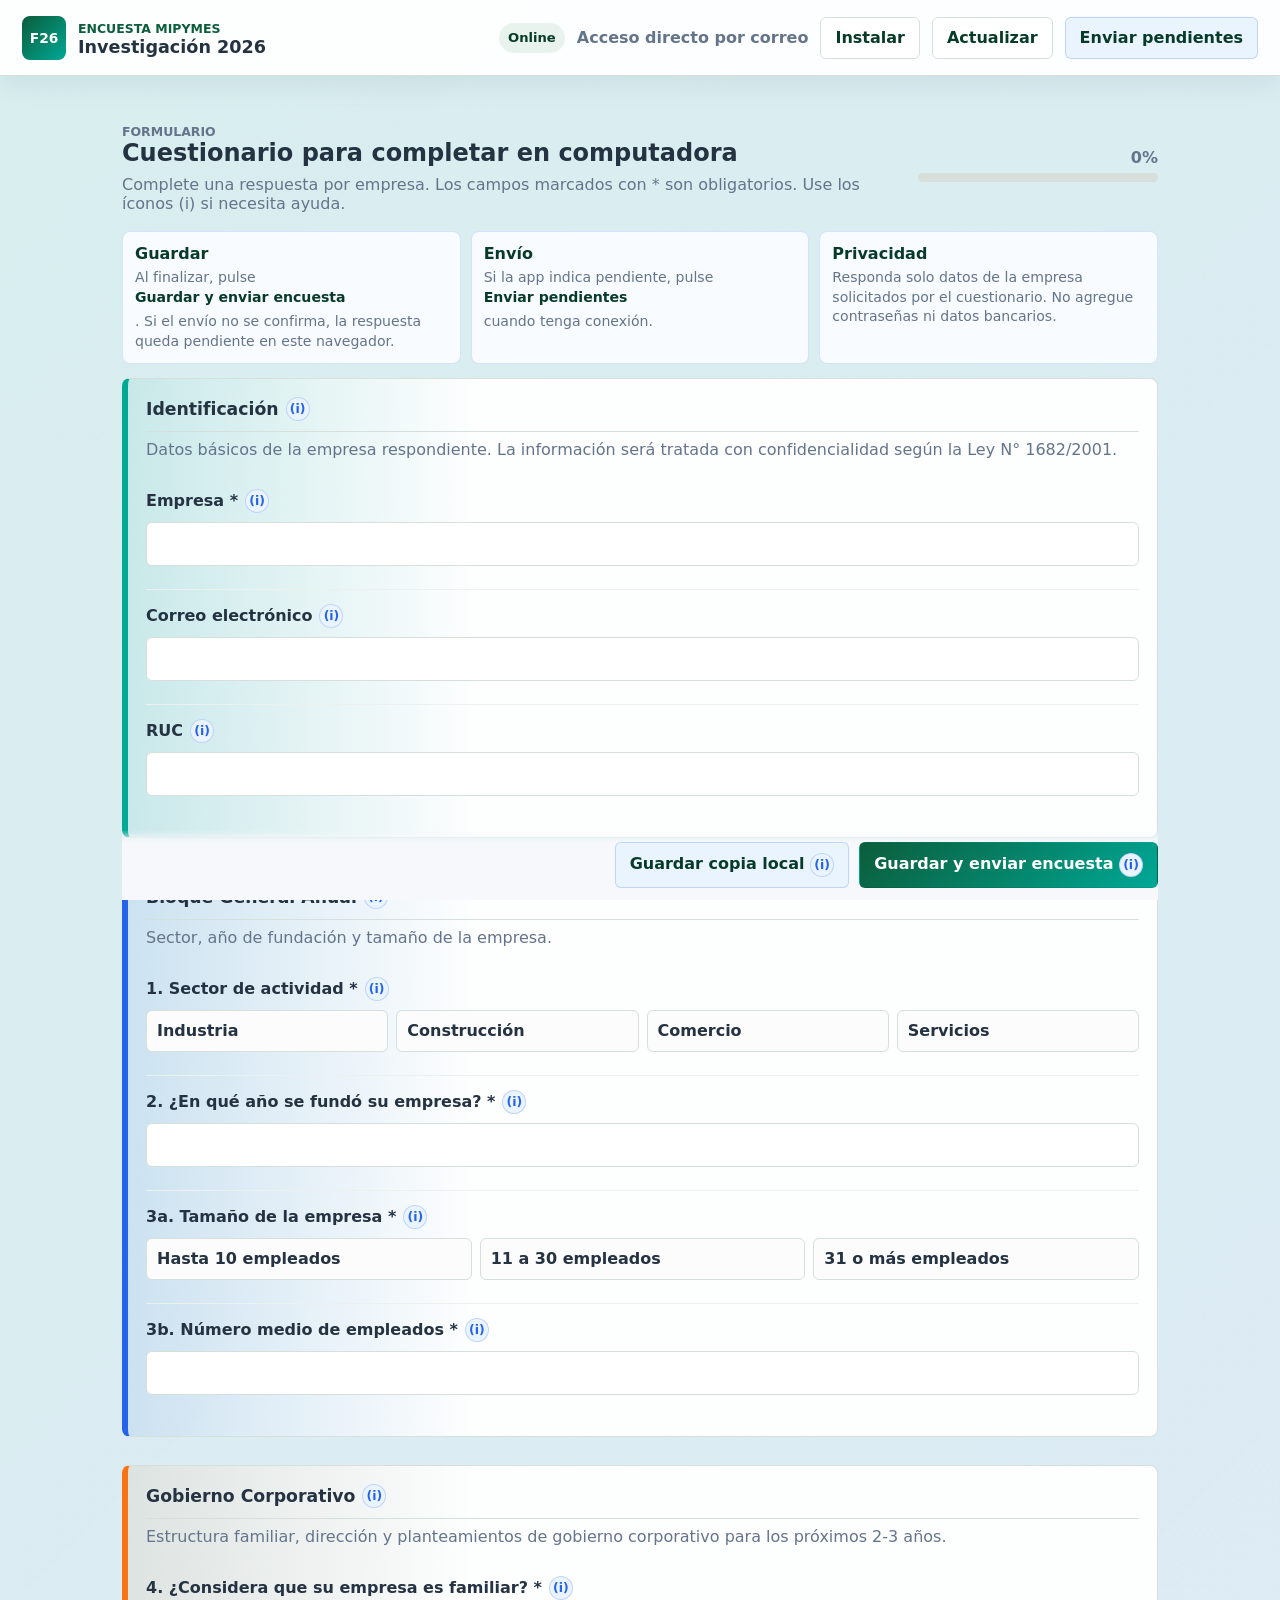
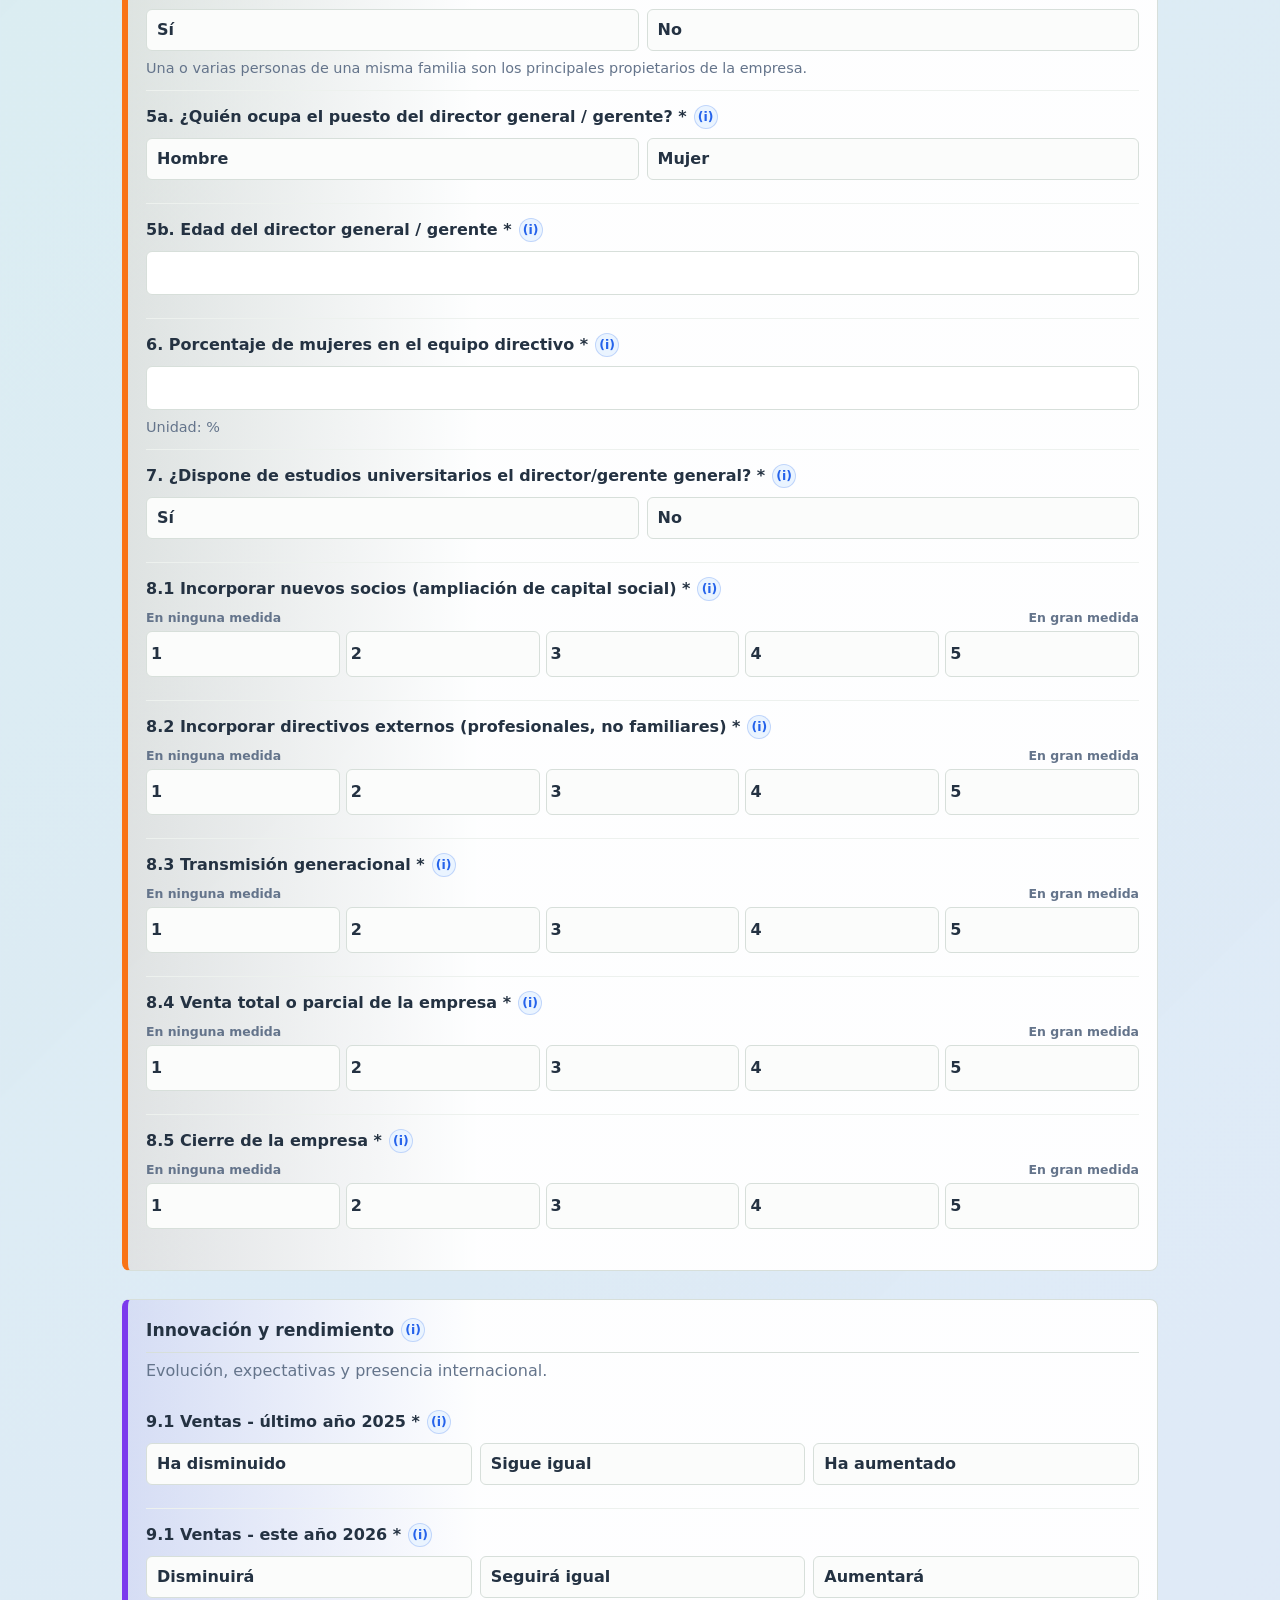
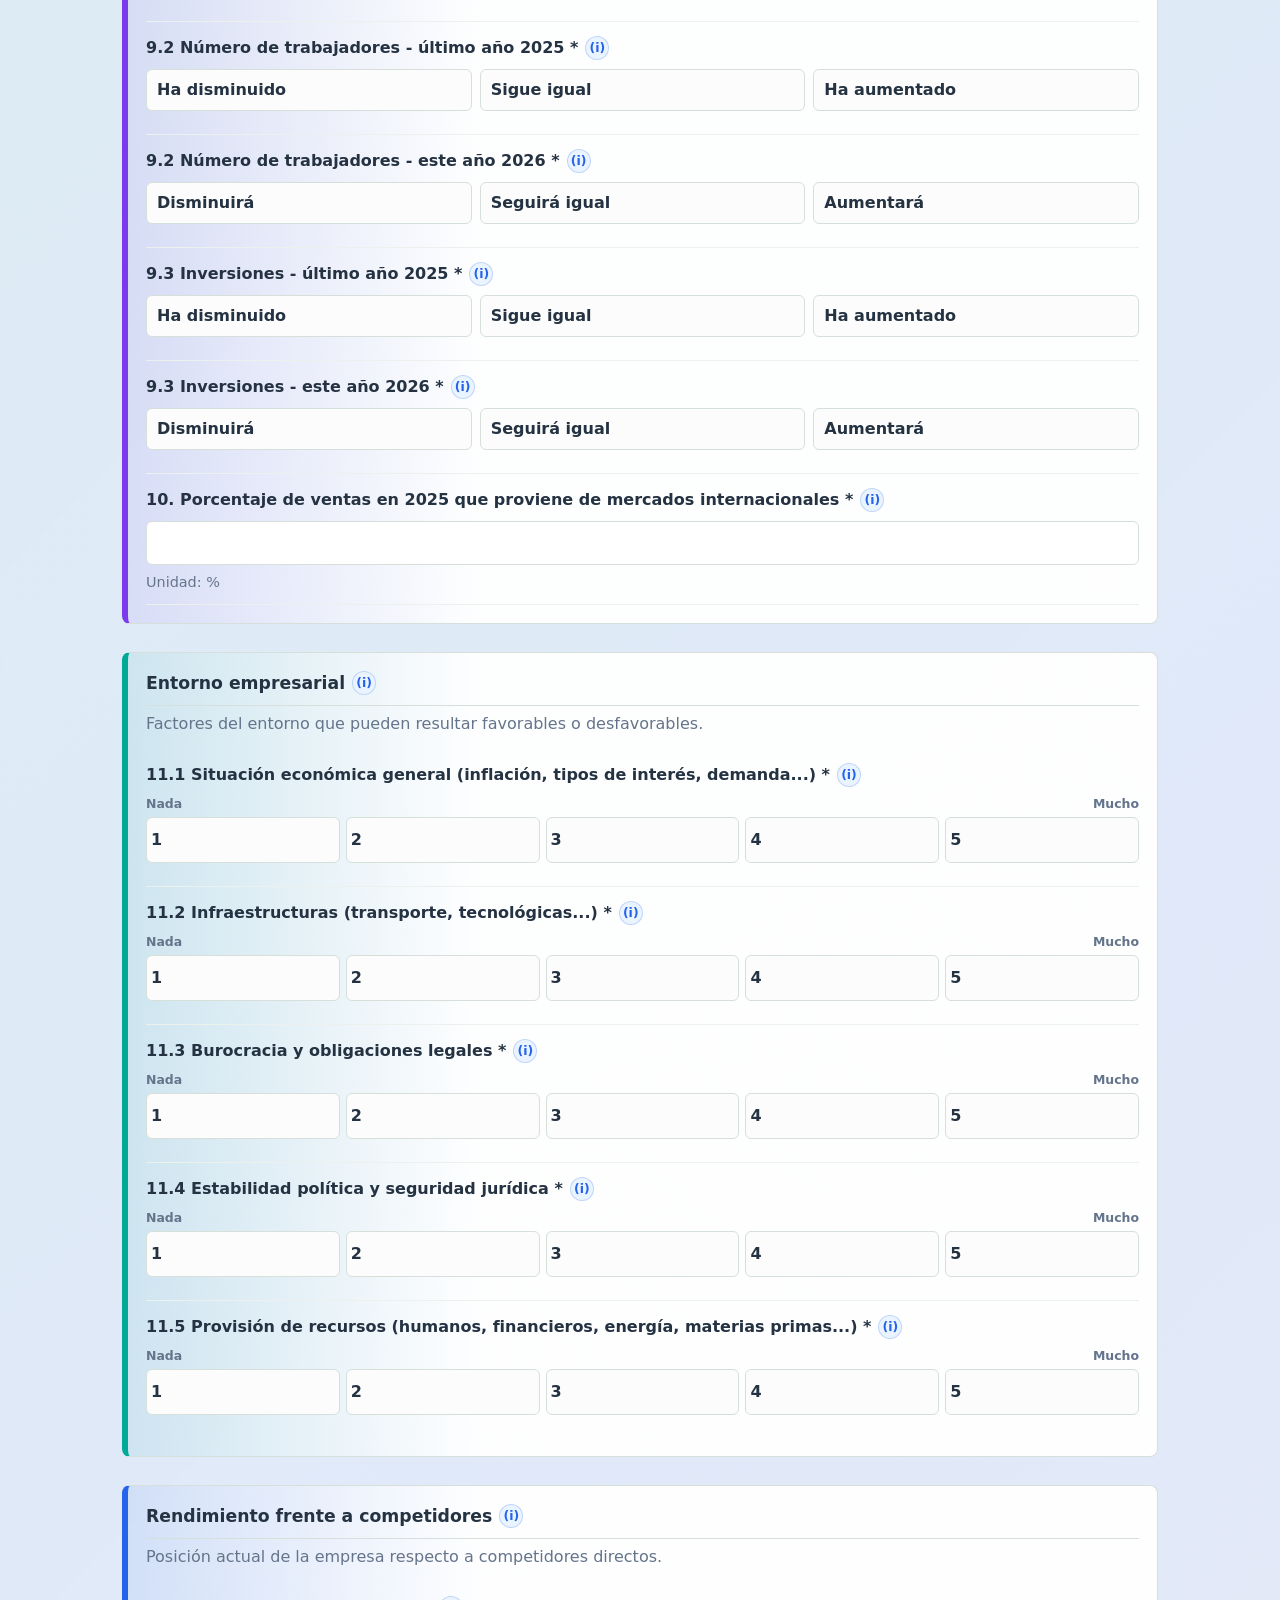
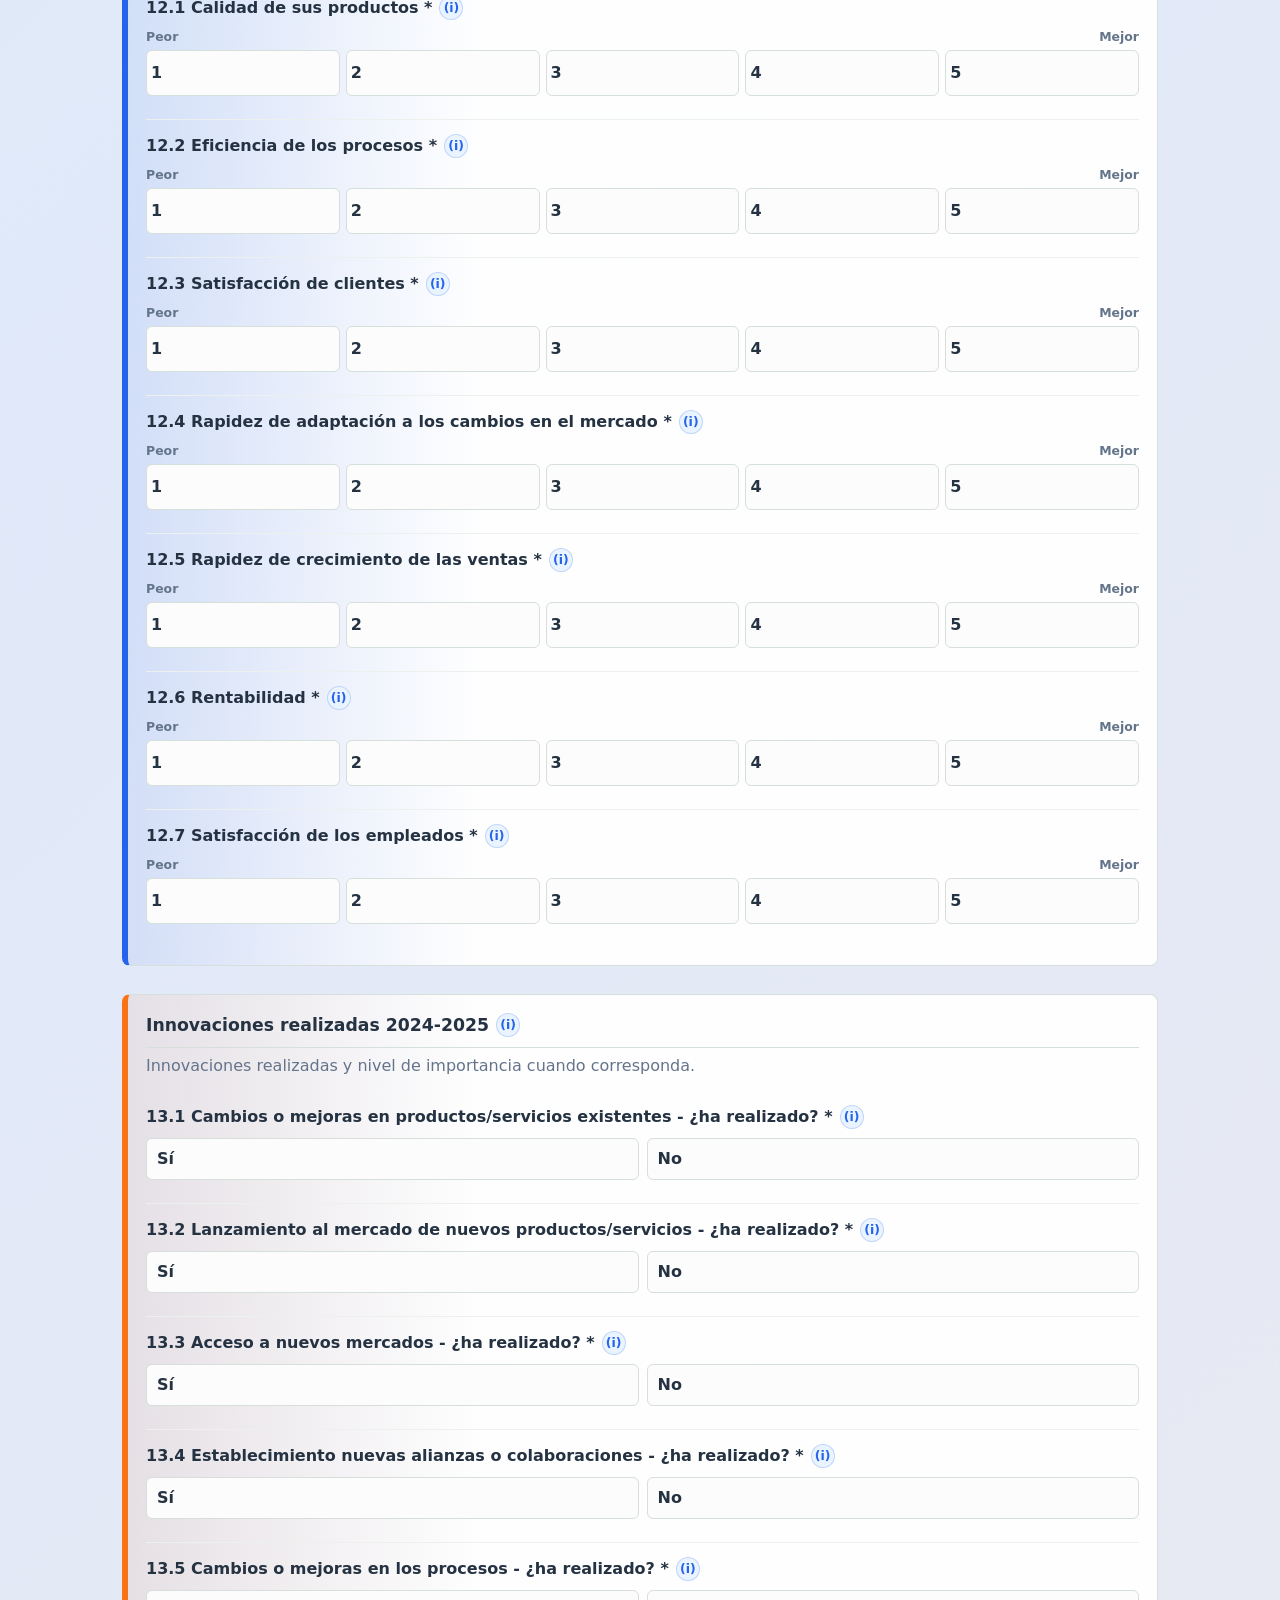
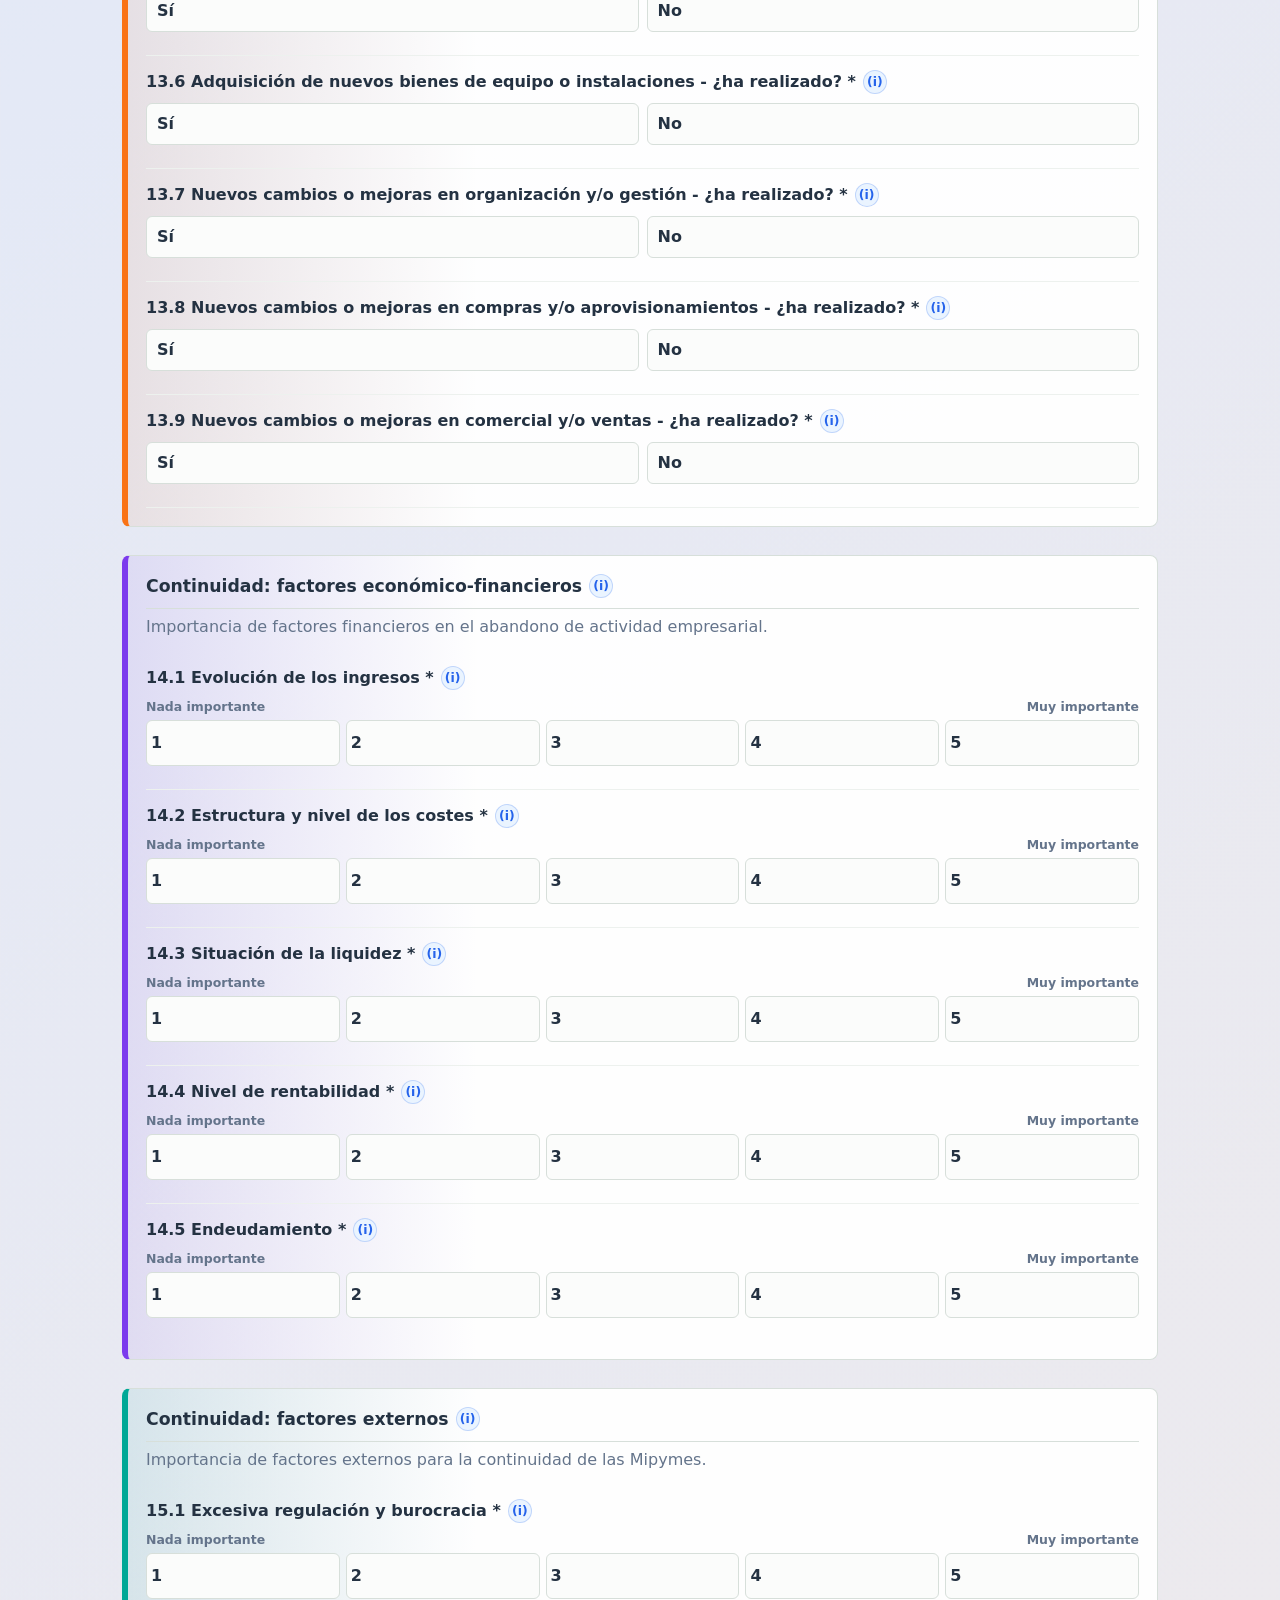
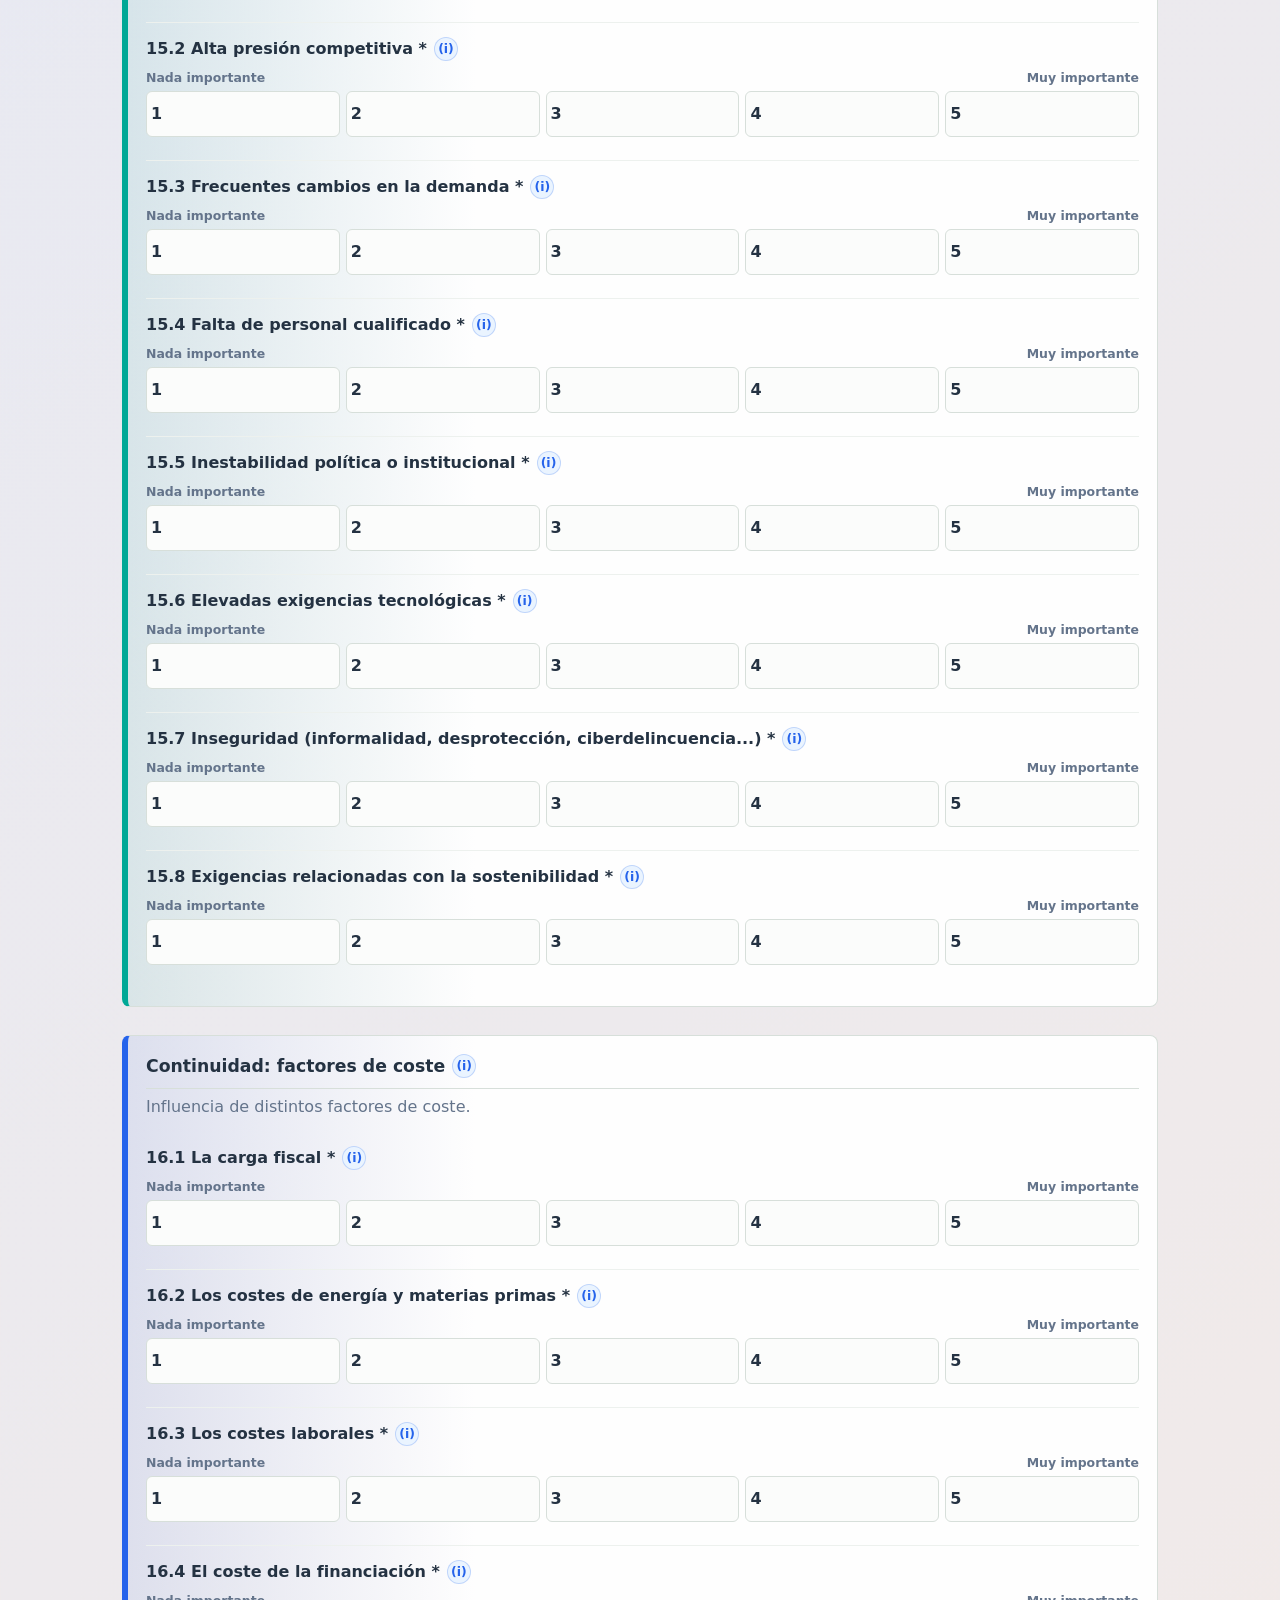
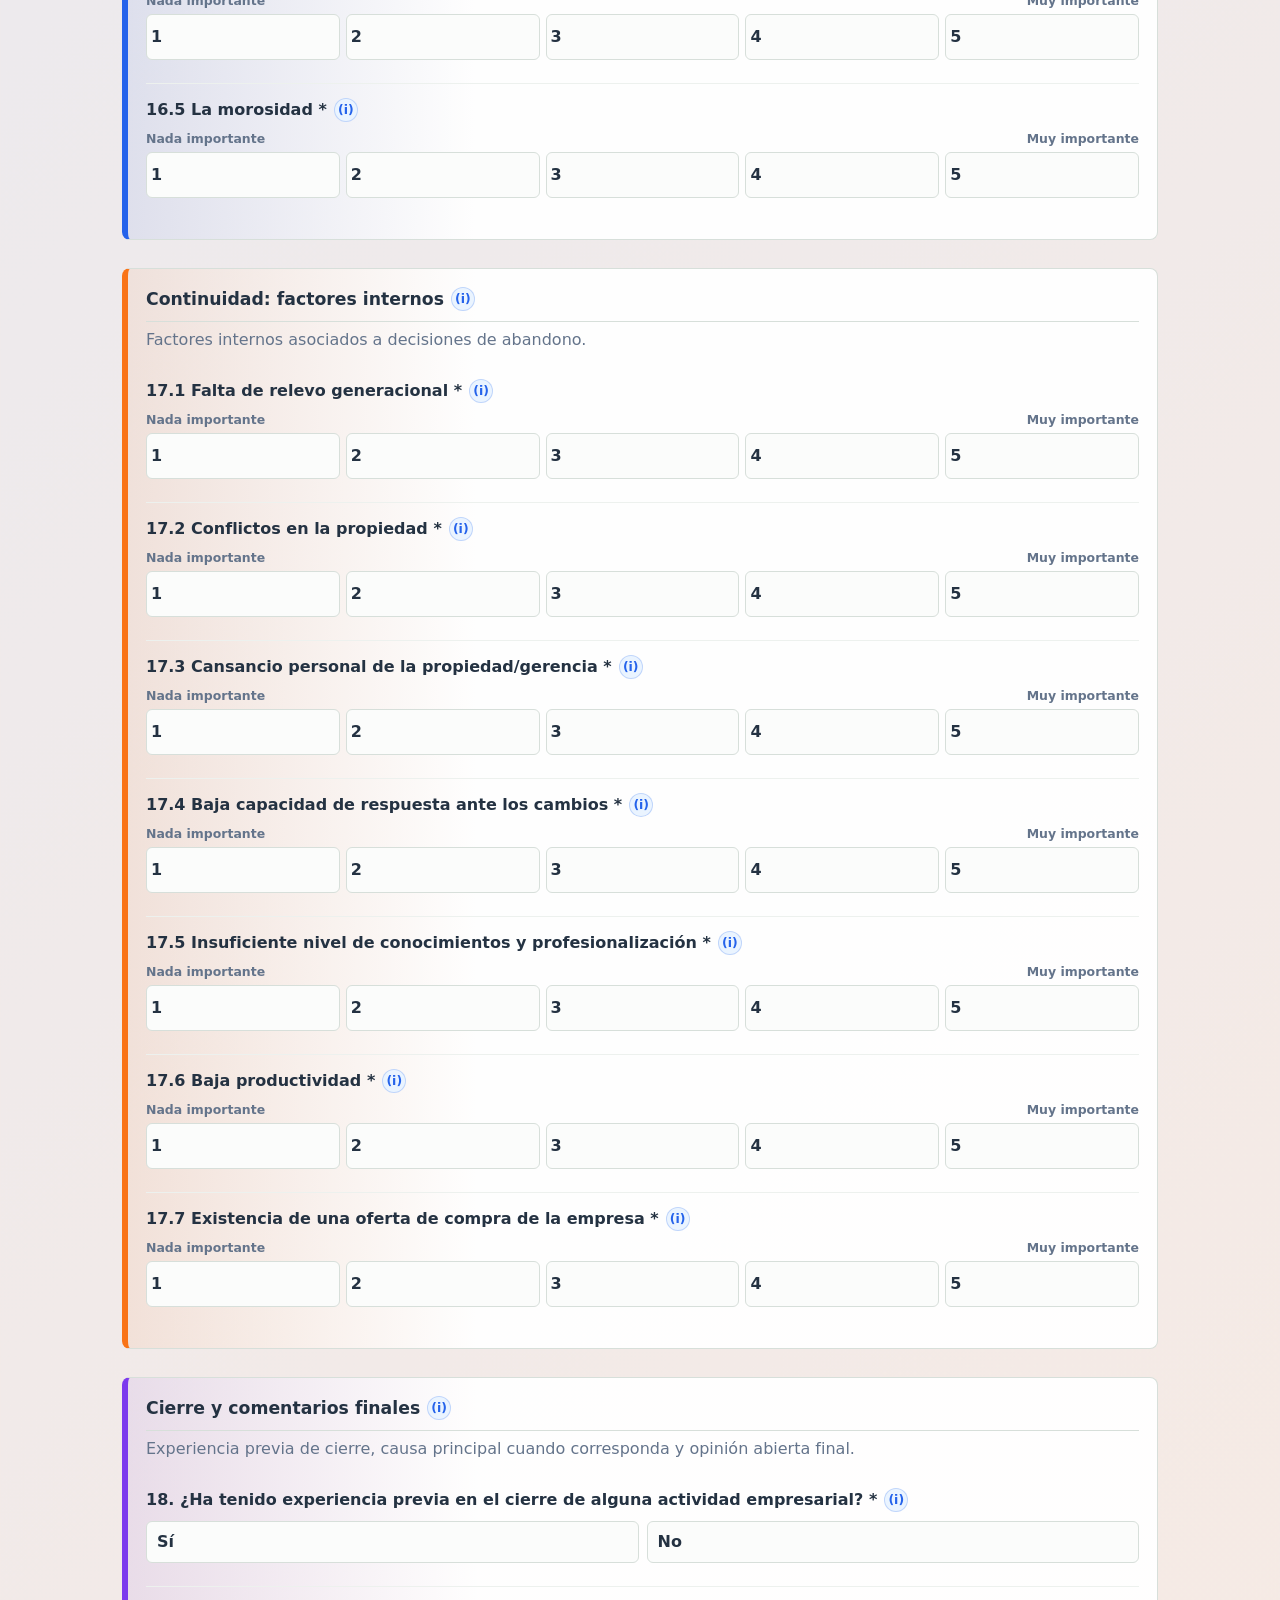
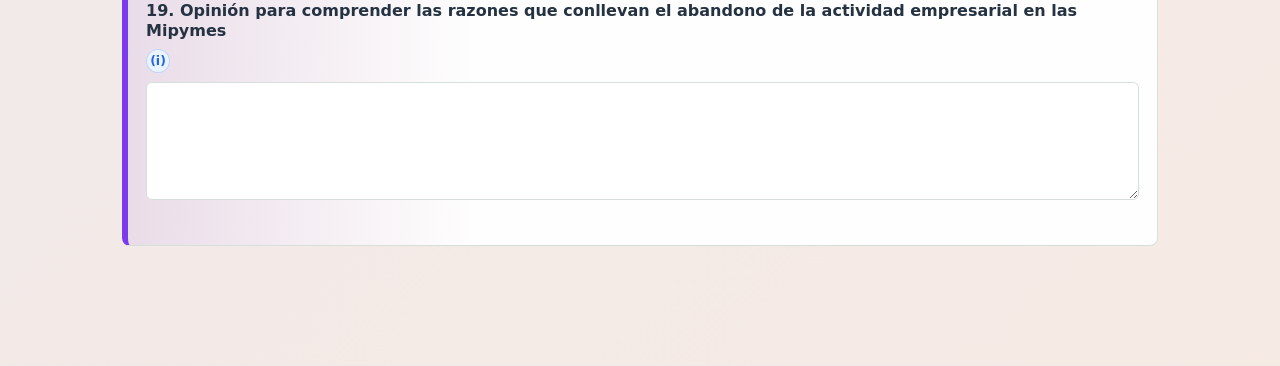
==== commit ff264c3f: "Adapt survey for final questionnaire without login" ====
--- a/index.html
+++ b/index.html
@@ -4,71 +4,15 @@
   <meta charset="utf-8">
   <meta name="viewport" content="width=device-width, initial-scale=1">
   <meta name="theme-color" content="#00A896">
-  <title>FAEDPYME 2026 - Mipymes</title>
+  <title>Investigación 2026 - Mipymes</title>
   <link rel="manifest" href="manifest.json">
   <link rel="icon" href="assets/icon-192.png">
-  <link rel="stylesheet" href="styles.css?v=20260616-9">
-  <script src="config.js?v=20260616-9" defer></script>
-  <script src="app.js?v=20260616-9" defer></script>
+  <link rel="stylesheet" href="styles.css?v=20260627-1">
+  <script src="config.js?v=20260627-1" defer></script>
+  <script src="app.js?v=20260627-1" defer></script>
 </head>
 <body>
-  <div id="login-view" class="login-shell">
-    <main class="login-panel" aria-labelledby="login-title">
-      <div class="survey-mark" aria-hidden="true">F26</div>
-      <p class="eyebrow">Instrumento institucional</p>
-      <h1 id="login-title">FAEDPYME 2026: Factores de continuidad de la Mipyme</h1>
-      <p class="login-copy">Si recibió este enlace por correo, cree su acceso la primera vez y luego ingrese para completar el cuestionario.</p>
-      <section class="email-guide" aria-label="Instrucciones rápidas">
-        <h2>Cómo responder</h2>
-        <ol>
-          <li>Pulse <strong>Crear acceso</strong> si es su primera vez.</li>
-          <li>Use su correo o un usuario simple como <strong>nombre.apellido</strong>.</li>
-          <li>Entre con su contraseña, complete la encuesta y pulse <strong>Guardar encuesta</strong>.</li>
-        </ol>
-      </section>
-      <form id="login-form" class="login-form">
-        <label>
-          <span class="label-row">Usuario o correo <span class="info-tip" tabindex="0" role="note" data-tip="Use el mismo correo o usuario que registró. Si es la primera vez, pulse Crear acceso antes de ingresar.">(i)</span></span>
-          <input id="login-user" autocomplete="username" placeholder="correo@empresa.com o nombre.apellido" required>
-        </label>
-        <label>
-          <span class="label-row">Contraseña <span class="info-tip" tabindex="0" role="note" data-tip="Ingrese la contraseña que creó. Debe tener al menos 6 caracteres. No use contraseñas bancarias ni personales sensibles.">(i)</span></span>
-          <input id="login-password" type="password" autocomplete="current-password" required>
-        </label>
-        <button class="primary-btn" type="submit">Ingresar</button>
-      </form>
-      <div class="login-actions">
-        <button id="show-register-btn" class="ghost-btn" type="button">Crear acceso</button>
-        <button id="show-password-help-btn" class="ghost-btn" type="button">Olvidé contraseña</button>
-      </div>
-      <form id="public-register-form" class="login-form auxiliary-form" hidden>
-        <p class="form-note">Cree un acceso solo para responder esta encuesta. Después vuelva a pulsar <strong>Ingresar</strong>.</p>
-        <label>
-          <span class="label-row">Usuario o correo <span class="info-tip" tabindex="0" role="note" data-tip="Recomendado: use su correo electrónico. También puede usar nombre.apellido si prefiere no registrar correo.">(i)</span></span>
-          <input id="public-new-user" autocomplete="username" placeholder="correo@empresa.com o nombre.apellido">
-        </label>
-        <label>
-          <span class="label-row">Nombre <span class="info-tip" tabindex="0" role="note" data-tip="Escriba su nombre y apellido, o el nombre de la persona que responde por la empresa.">(i)</span></span>
-          <input id="public-new-user-name" autocomplete="name">
-        </label>
-        <input id="public-new-user-role" type="hidden" value="encuestador">
-        <label>
-          <span class="label-row">Contraseña <span class="info-tip" tabindex="0" role="note" data-tip="Cree una contraseña fácil de recordar para volver a entrar si necesita terminar más tarde. Mínimo 6 caracteres.">(i)</span></span>
-          <input id="public-new-user-password" type="password" autocomplete="new-password" minlength="6">
-        </label>
-        <button class="secondary-btn" type="submit">Crear acceso para responder</button>
-      </form>
-      <form id="password-help-form" class="login-form auxiliary-form" hidden>
-        <p class="form-note">Si olvidó la contraseña, registre esta solicitud y contacte al equipo que le envió la encuesta.</p>
-        <label>
-          <span class="label-row">Usuario o correo <span class="info-tip" tabindex="0" role="note" data-tip="Escriba el mismo usuario o correo con el que creó su acceso.">(i)</span></span>
-          <input id="password-help-user" autocomplete="username" placeholder="correo@empresa.com o nombre.apellido">
-        </label>
-        <button class="secondary-btn" type="submit">Solicitar restablecimiento</button>
-      </form>
-      <p id="login-status" class="status-text" role="status"></p>
-    </main>
-  </div>
+  <div id="login-view" hidden></div>
 
   <div id="app-view" class="app-shell" hidden>
     <header class="topbar">
@@ -76,7 +20,7 @@
         <div class="survey-mark compact" aria-hidden="true">F26</div>
         <div>
           <span class="eyebrow">Encuesta MIPYMES</span>
-          <h1>FAEDPYME 2026</h1>
+          <h1>Investigación 2026</h1>
         </div>
       </div>
       <div class="session-block">
@@ -84,7 +28,7 @@
         <span id="session-user"></span>
         <button id="install-btn" class="ghost-btn icon-action" type="button">Instalar</button>
         <button id="update-app-btn" class="ghost-btn icon-action" type="button">Actualizar</button>
-        <button id="global-sync-btn" class="secondary-btn icon-action" type="button">Sincronizar</button>
+        <button id="global-sync-btn" class="secondary-btn icon-action" type="button">Enviar pendientes</button>
         <button id="open-sheet-btn" class="ghost-btn icon-action admin-only" type="button" hidden>Hoja online</button>
         <button id="logout-btn" class="ghost-btn" type="button">Salir</button>
       </div>
@@ -104,9 +48,9 @@
       <section id="view-inicio" class="view active-view">
         <div class="intro-band">
           <div>
-            <p class="eyebrow">Carga de campo</p>
-            <h2>Instrumento FAEDPYME 2026 reproducido desde el PDF maestro</h2>
-            <p>La app guarda primero en el dispositivo y luego sincroniza contra Google Apps Script cuando el backend está configurado.</p>
+            <p class="eyebrow">Formulario por correo</p>
+            <h2>Investigación 2026 sobre continuidad de las Mipymes</h2>
+            <p>El cuestionario se completa directamente desde este enlace. La app conserva una copia local hasta confirmar el envío al backend institucional.</p>
           </div>
           <button class="primary-btn" data-go="formulario" type="button">Nueva encuesta</button>
         </div>
@@ -122,7 +66,7 @@
         <div class="work-header">
           <div>
             <p class="eyebrow">Formulario</p>
-            <h2>Registro de encuesta</h2>
+            <h2>Cuestionario para completar en computadora</h2>
             <p>Complete una respuesta por empresa. Los campos marcados con * son obligatorios. Use los íconos (i) si necesita ayuda.</p>
           </div>
           <div class="progress-box">
@@ -133,11 +77,11 @@
         <div class="respondent-guide">
           <article>
             <strong>Guardar</strong>
-            <p>Al finalizar, pulse <strong>Guardar encuesta</strong>. Si no terminó, use <strong>Guardar borrador local</strong>.</p>
+            <p>Al finalizar, pulse <strong>Guardar y enviar encuesta</strong>. Si el envío no se confirma, la respuesta queda pendiente en este navegador.</p>
           </article>
           <article>
-            <strong>Sincronizar</strong>
-            <p>Si la app indica pendiente, pulse <strong>Sincronizar</strong> cuando tenga conexión.</p>
+            <strong>Envío</strong>
+            <p>Si la app indica pendiente, pulse <strong>Enviar pendientes</strong> cuando tenga conexión.</p>
           </article>
           <article>
             <strong>Privacidad</strong>
--- a/styles.css
+++ b/styles.css
@@ -37,6 +37,7 @@
   background:
     linear-gradient(135deg, rgba(0, 168, 150, 0.12), rgba(37, 99, 235, 0.10) 42%, rgba(249, 115, 22, 0.10)),
     var(--bg);
+  overflow-x: hidden;
 }
 
 button,
@@ -647,6 +648,7 @@
   display: flex;
   justify-content: flex-end;
   gap: 10px;
+  max-width: 100%;
   padding: 12px 0;
   background: linear-gradient(rgba(246,248,251,0), var(--bg) 18%);
 }
@@ -856,6 +858,19 @@
   text-align: center;
 }
 
+.public-response-mode .tabs {
+  display: none;
+}
+
+.public-response-mode .main-layout {
+  max-width: 1080px;
+}
+
+.public-response-mode #session-user {
+  color: var(--muted);
+  font-weight: 800;
+}
+
 @media (max-width: 820px) {
   .topbar,
   .intro-band,
@@ -945,6 +960,7 @@
     left: 0;
     right: 0;
     bottom: 0;
+    max-width: 100vw;
     z-index: 20;
     padding: 10px;
     background: rgba(246,248,251,0.96);
@@ -980,4 +996,14 @@
   .login-actions {
     grid-template-columns: 1fr;
   }
-}
+
+  .form-actions {
+    flex-direction: column;
+  }
+
+  .form-actions button {
+    width: 100%;
+    min-width: 0;
+    white-space: normal;
+  }
+}
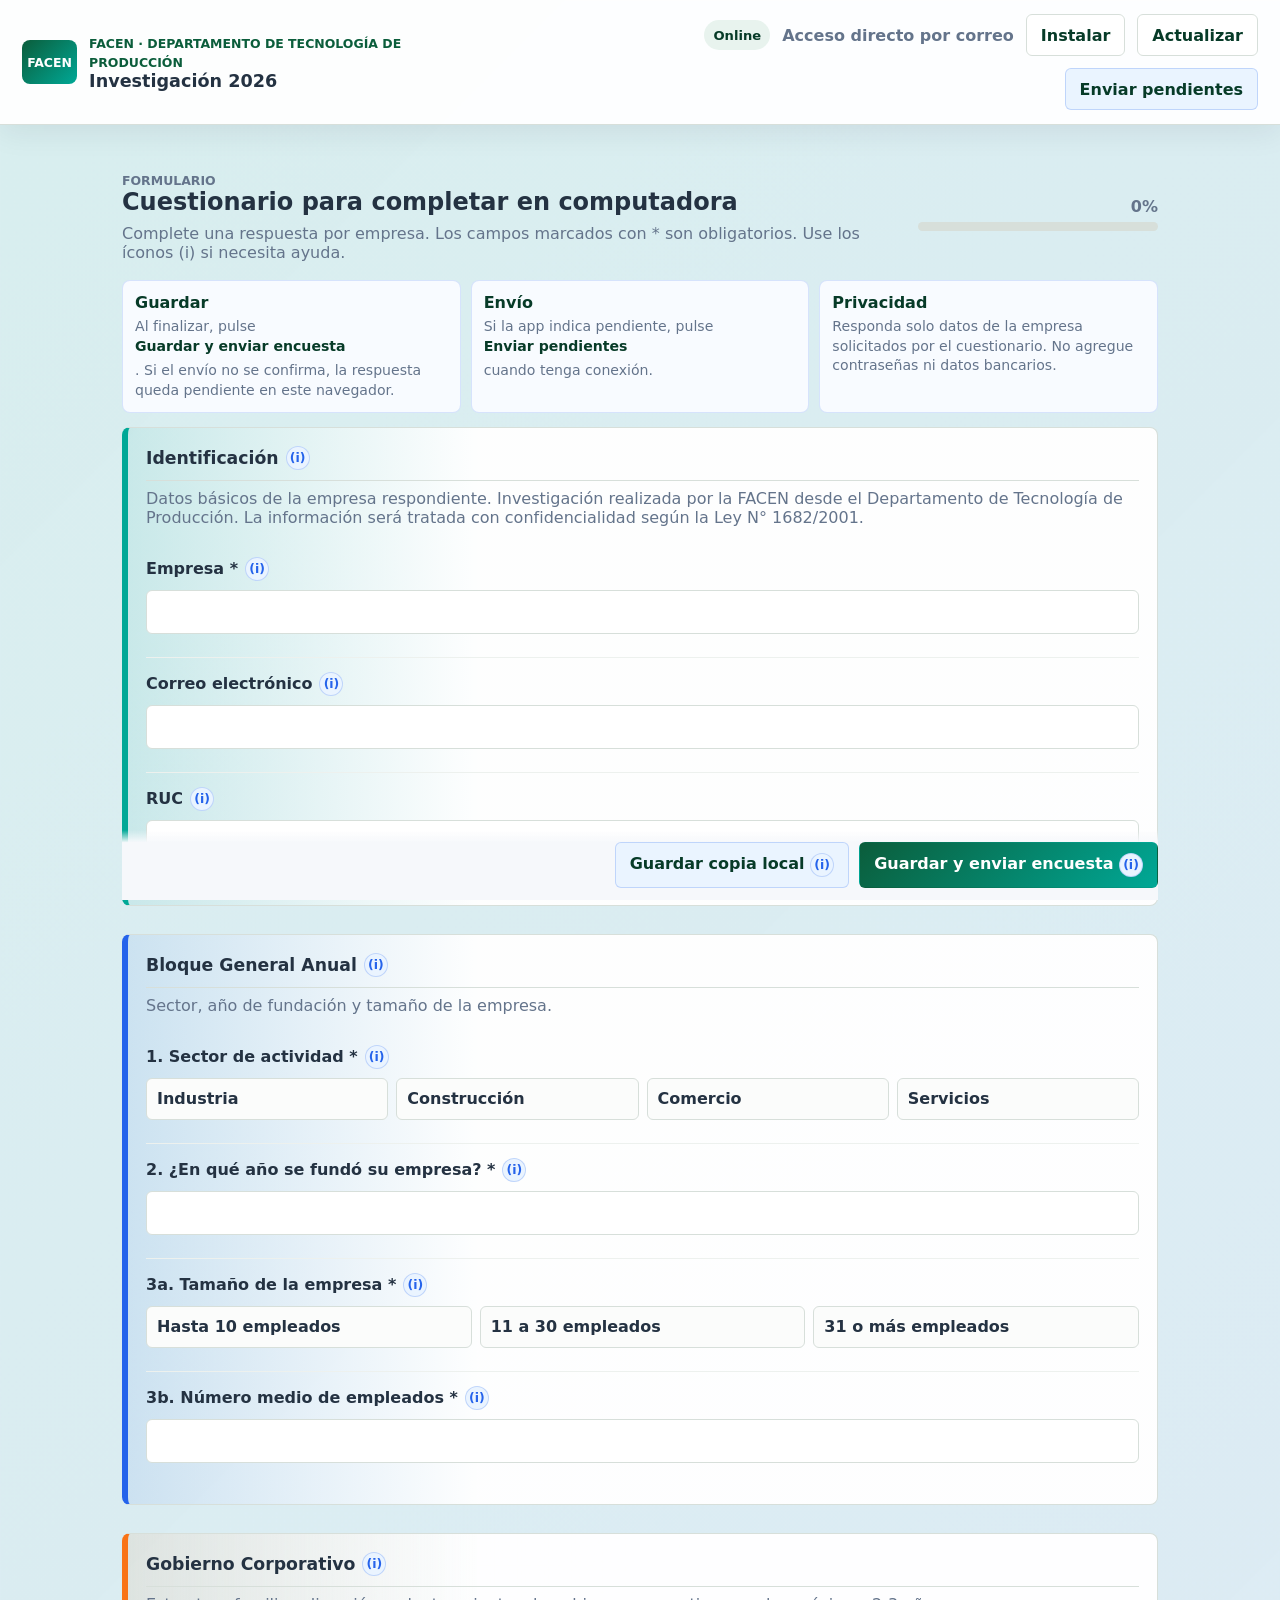
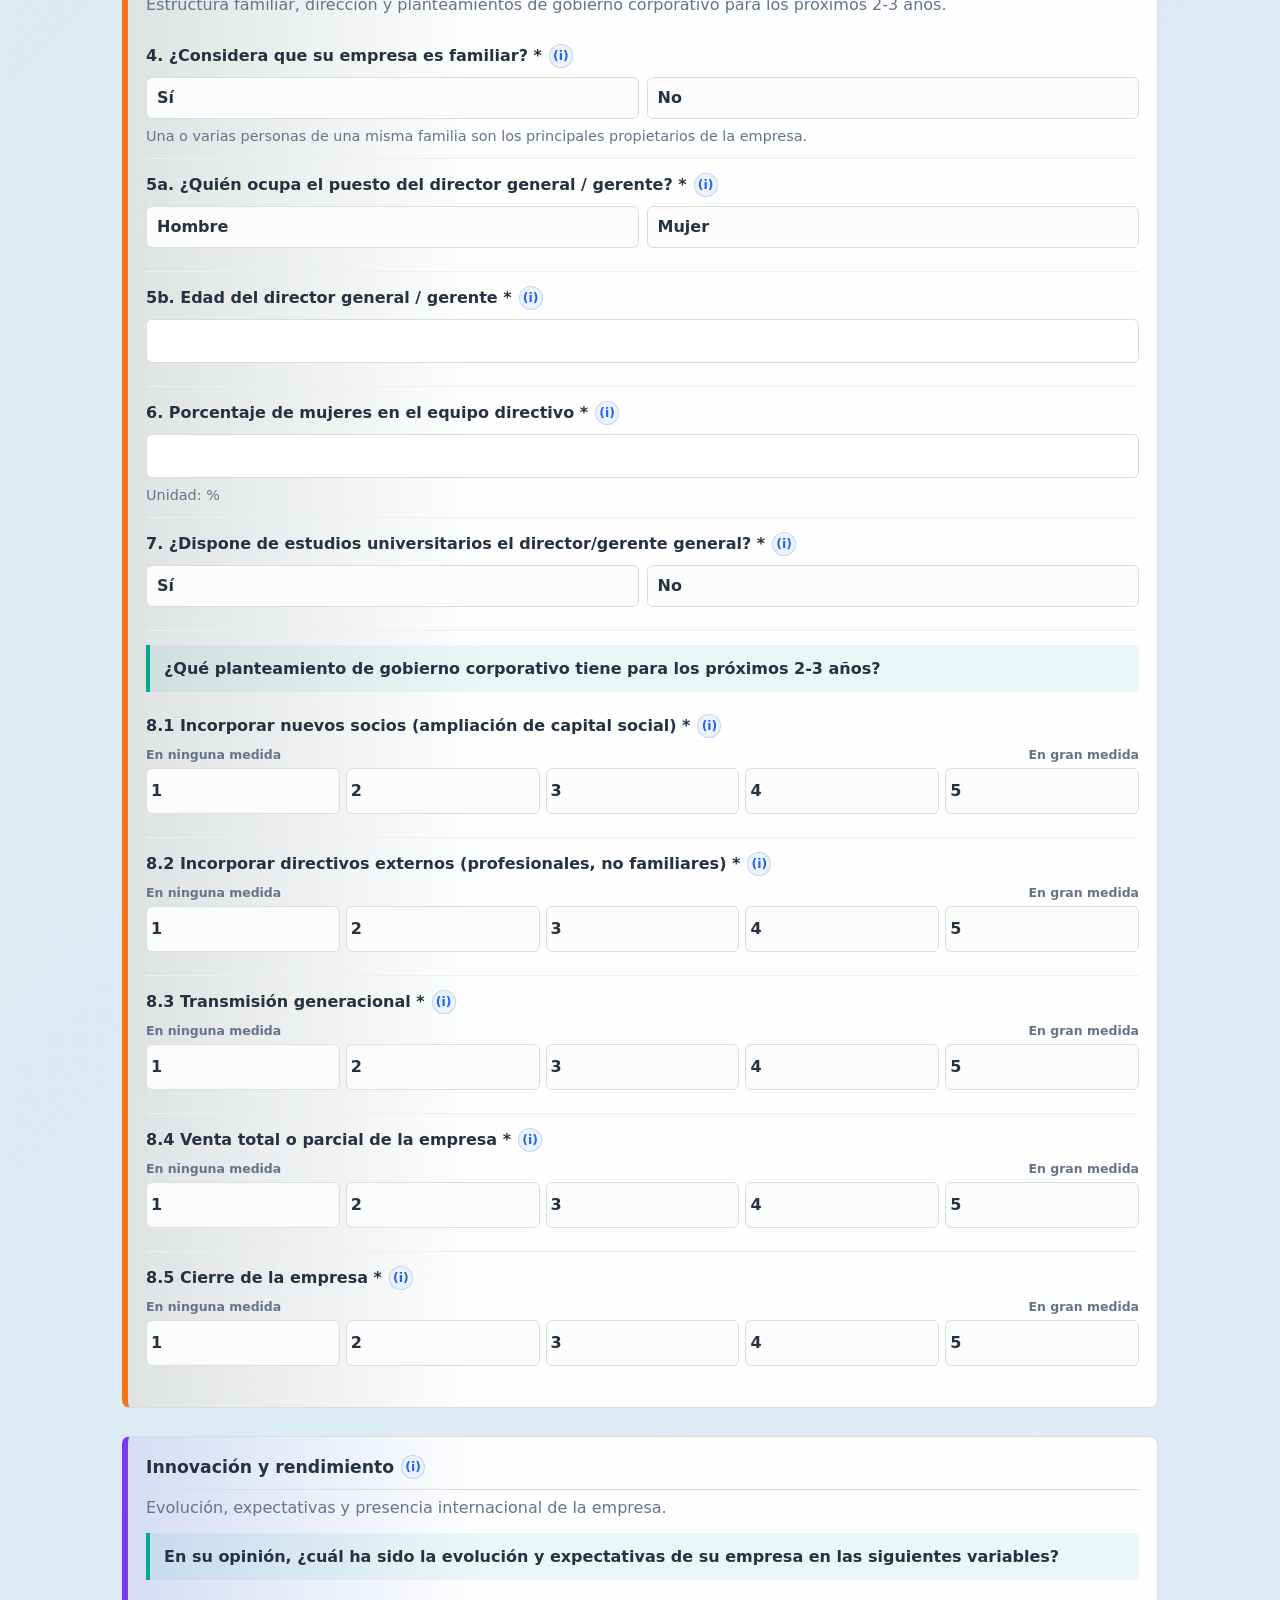
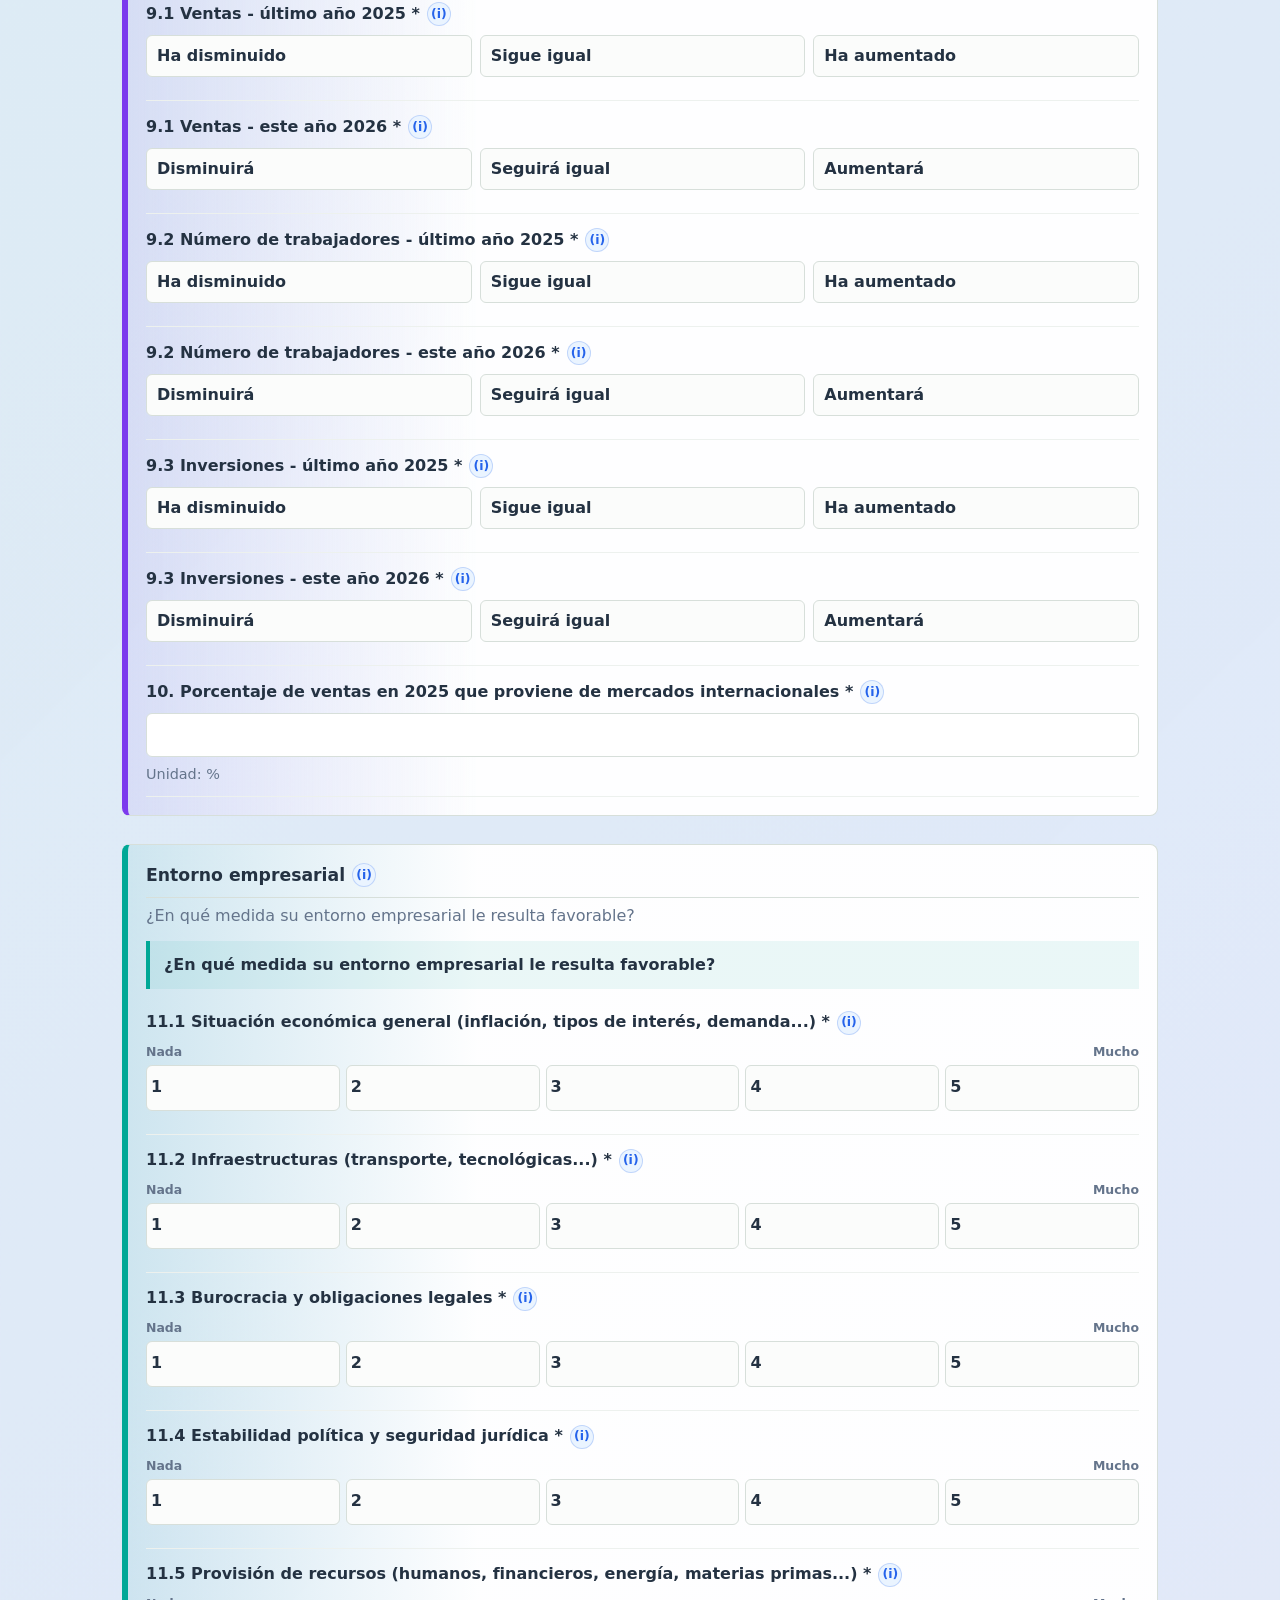
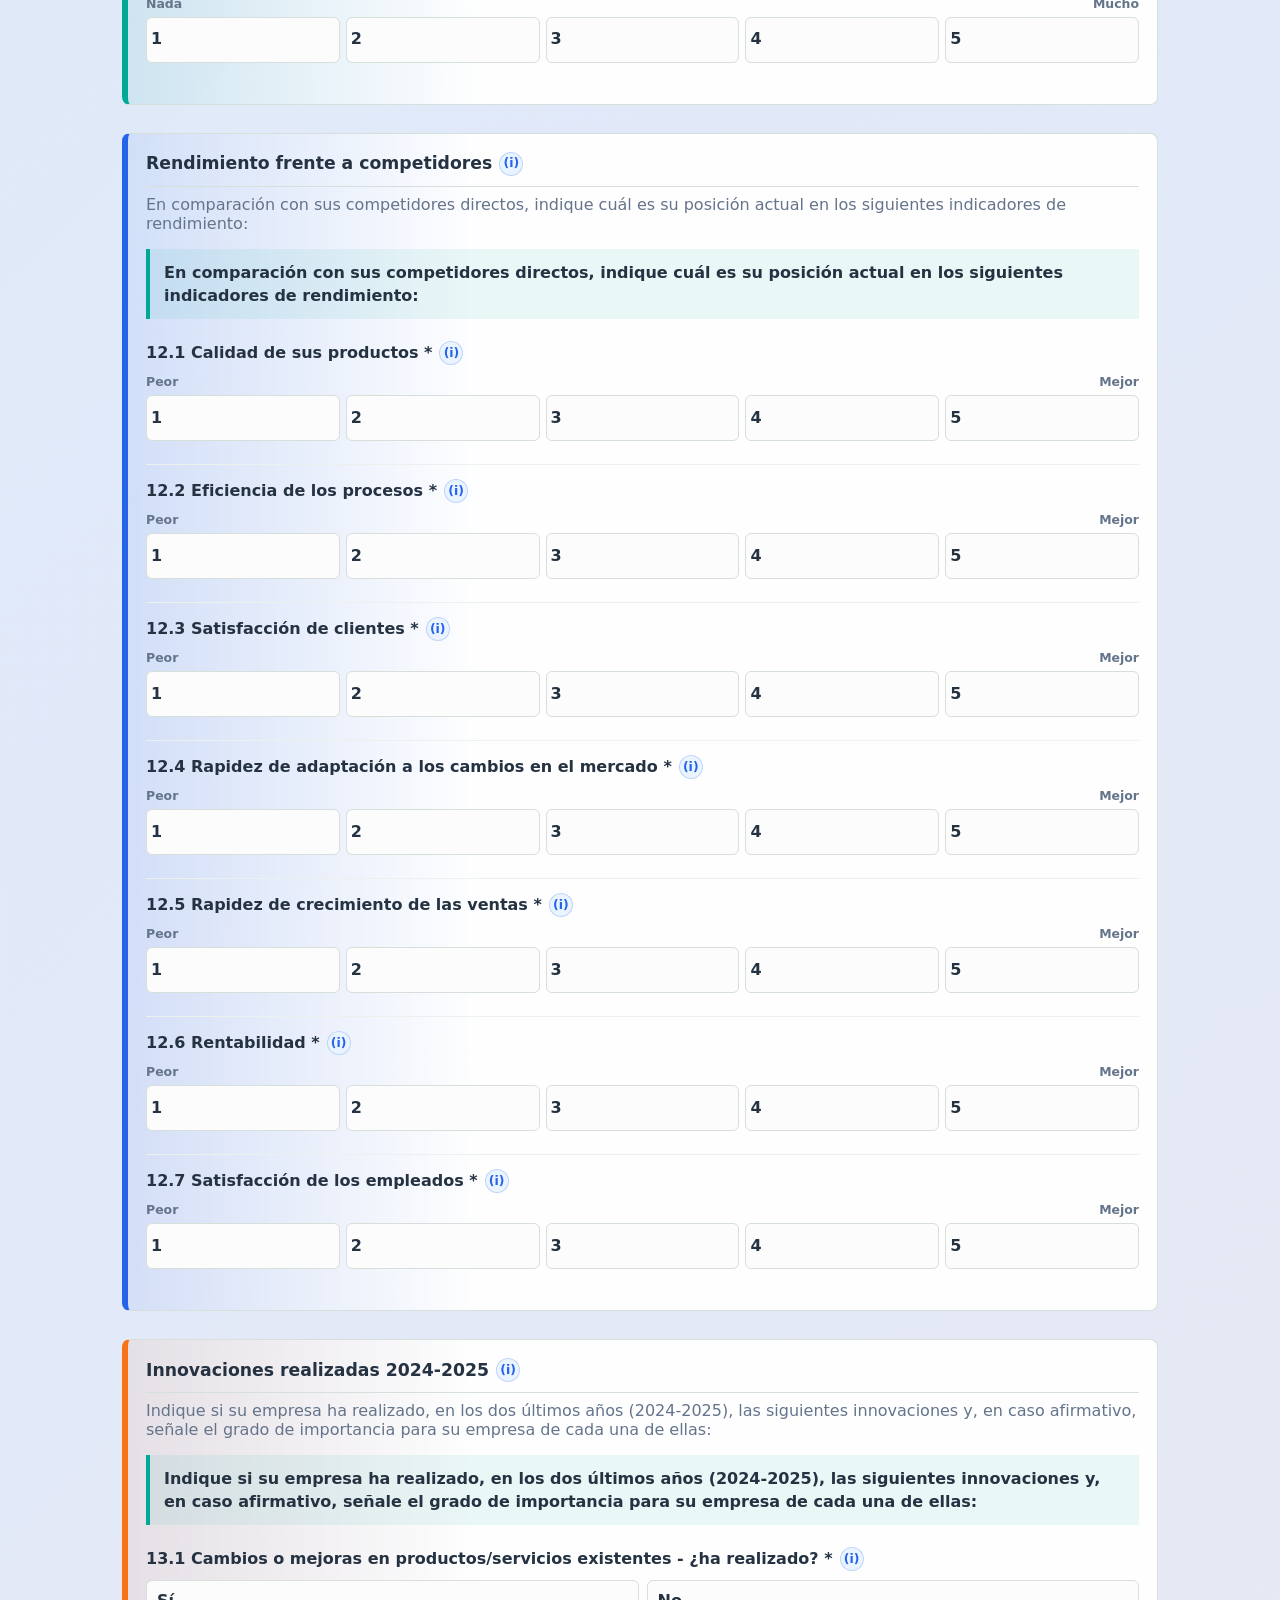
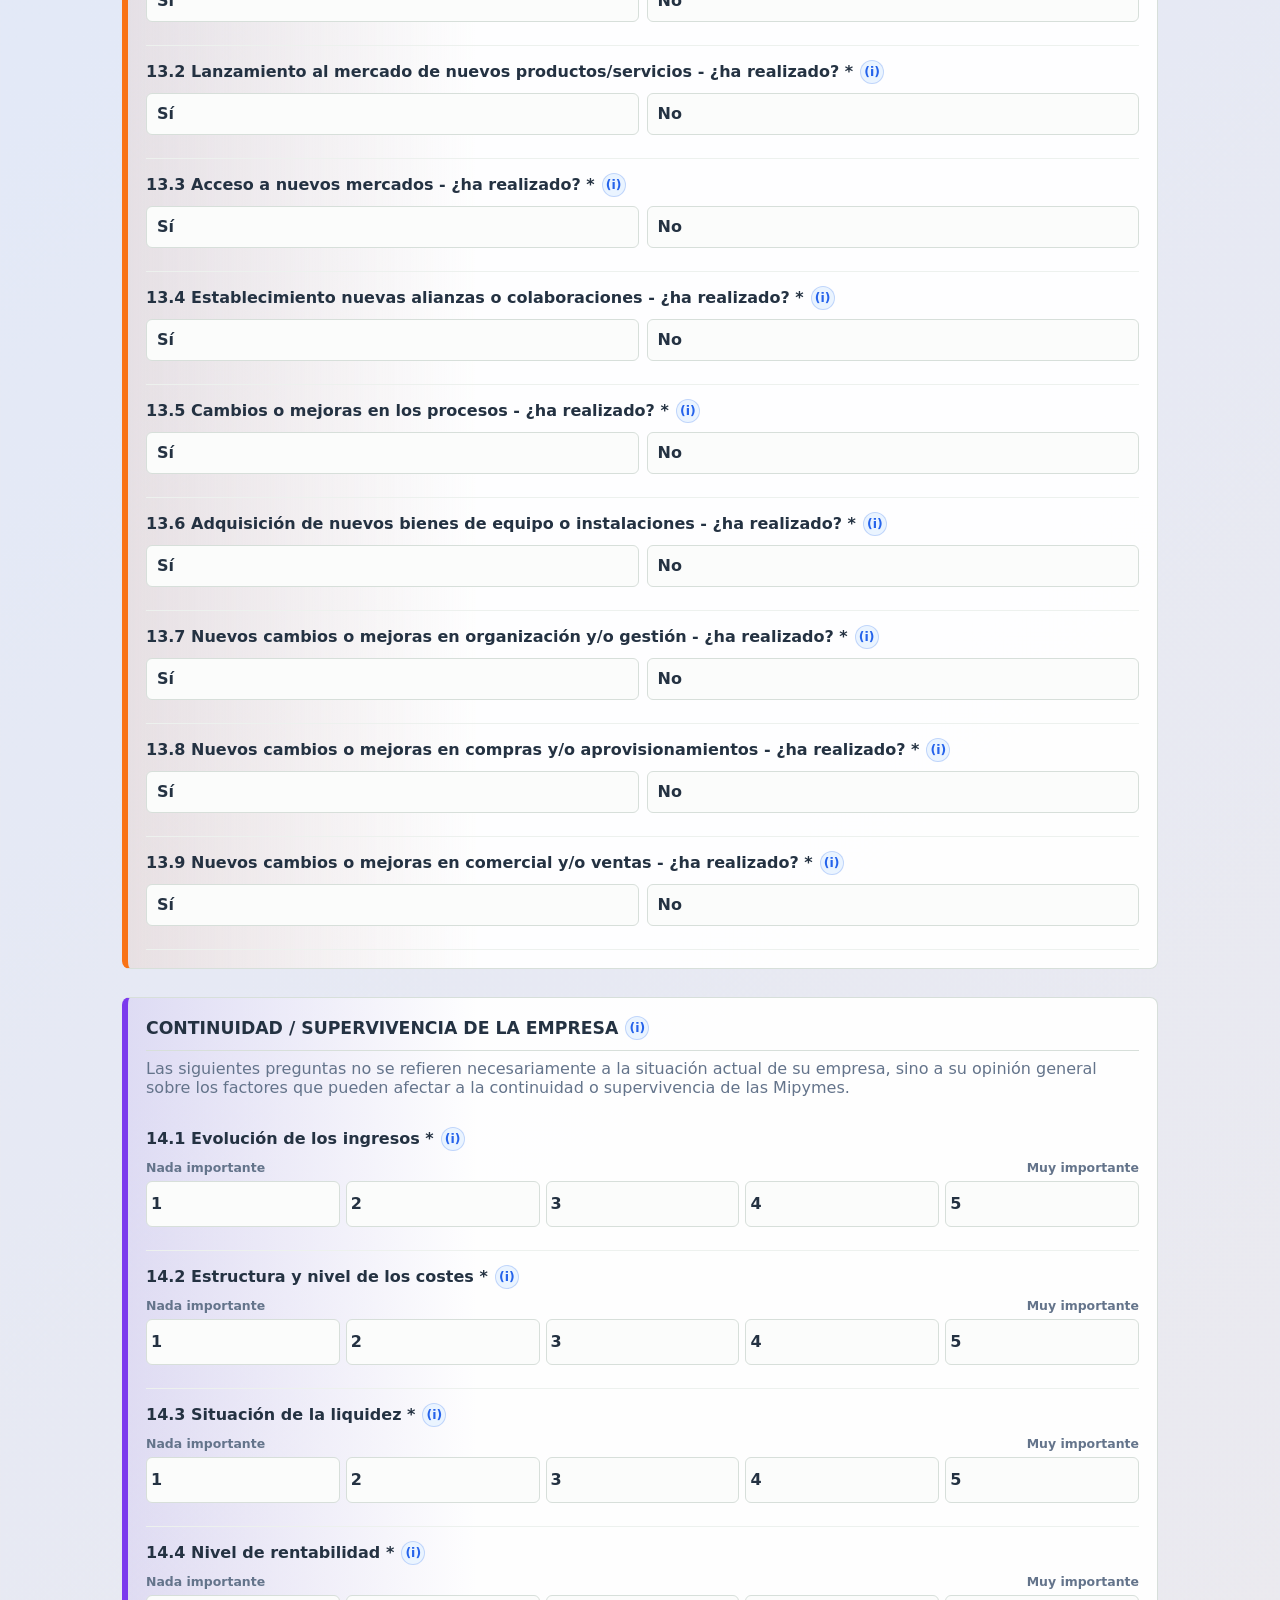
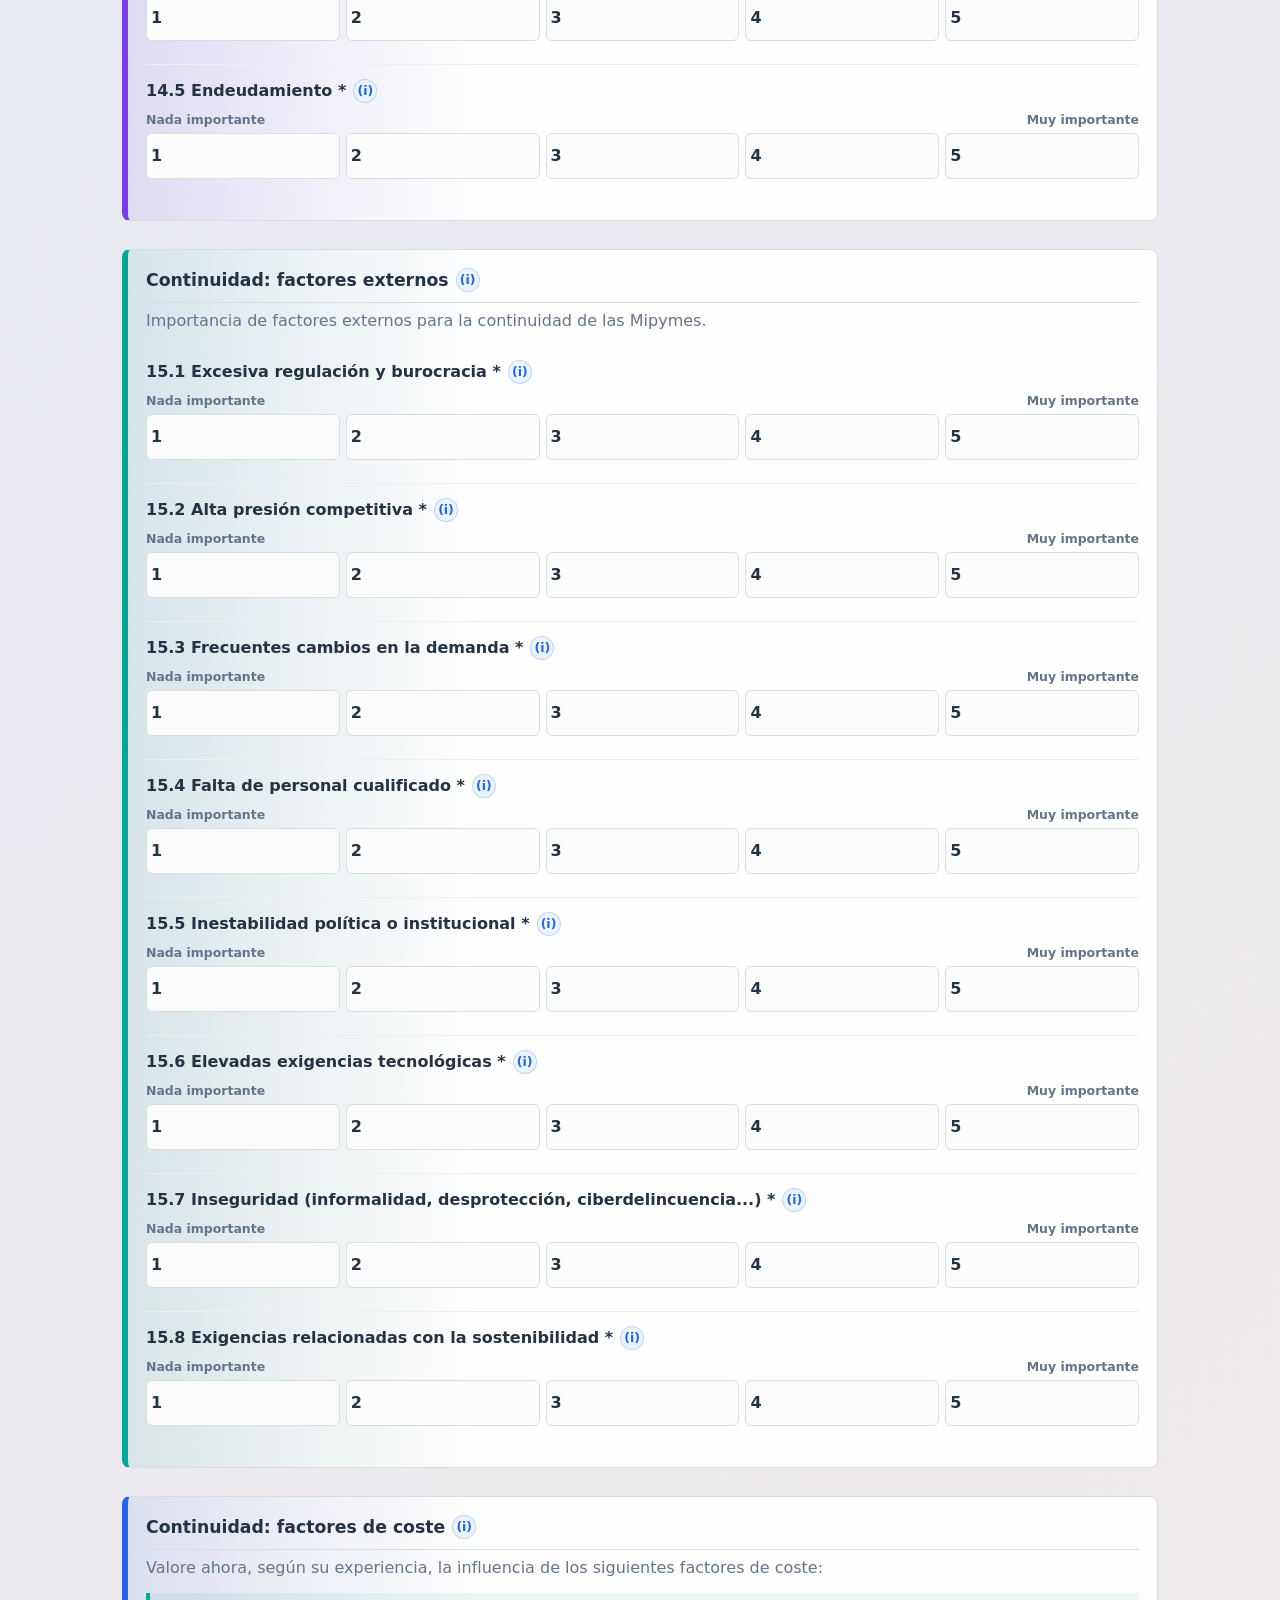
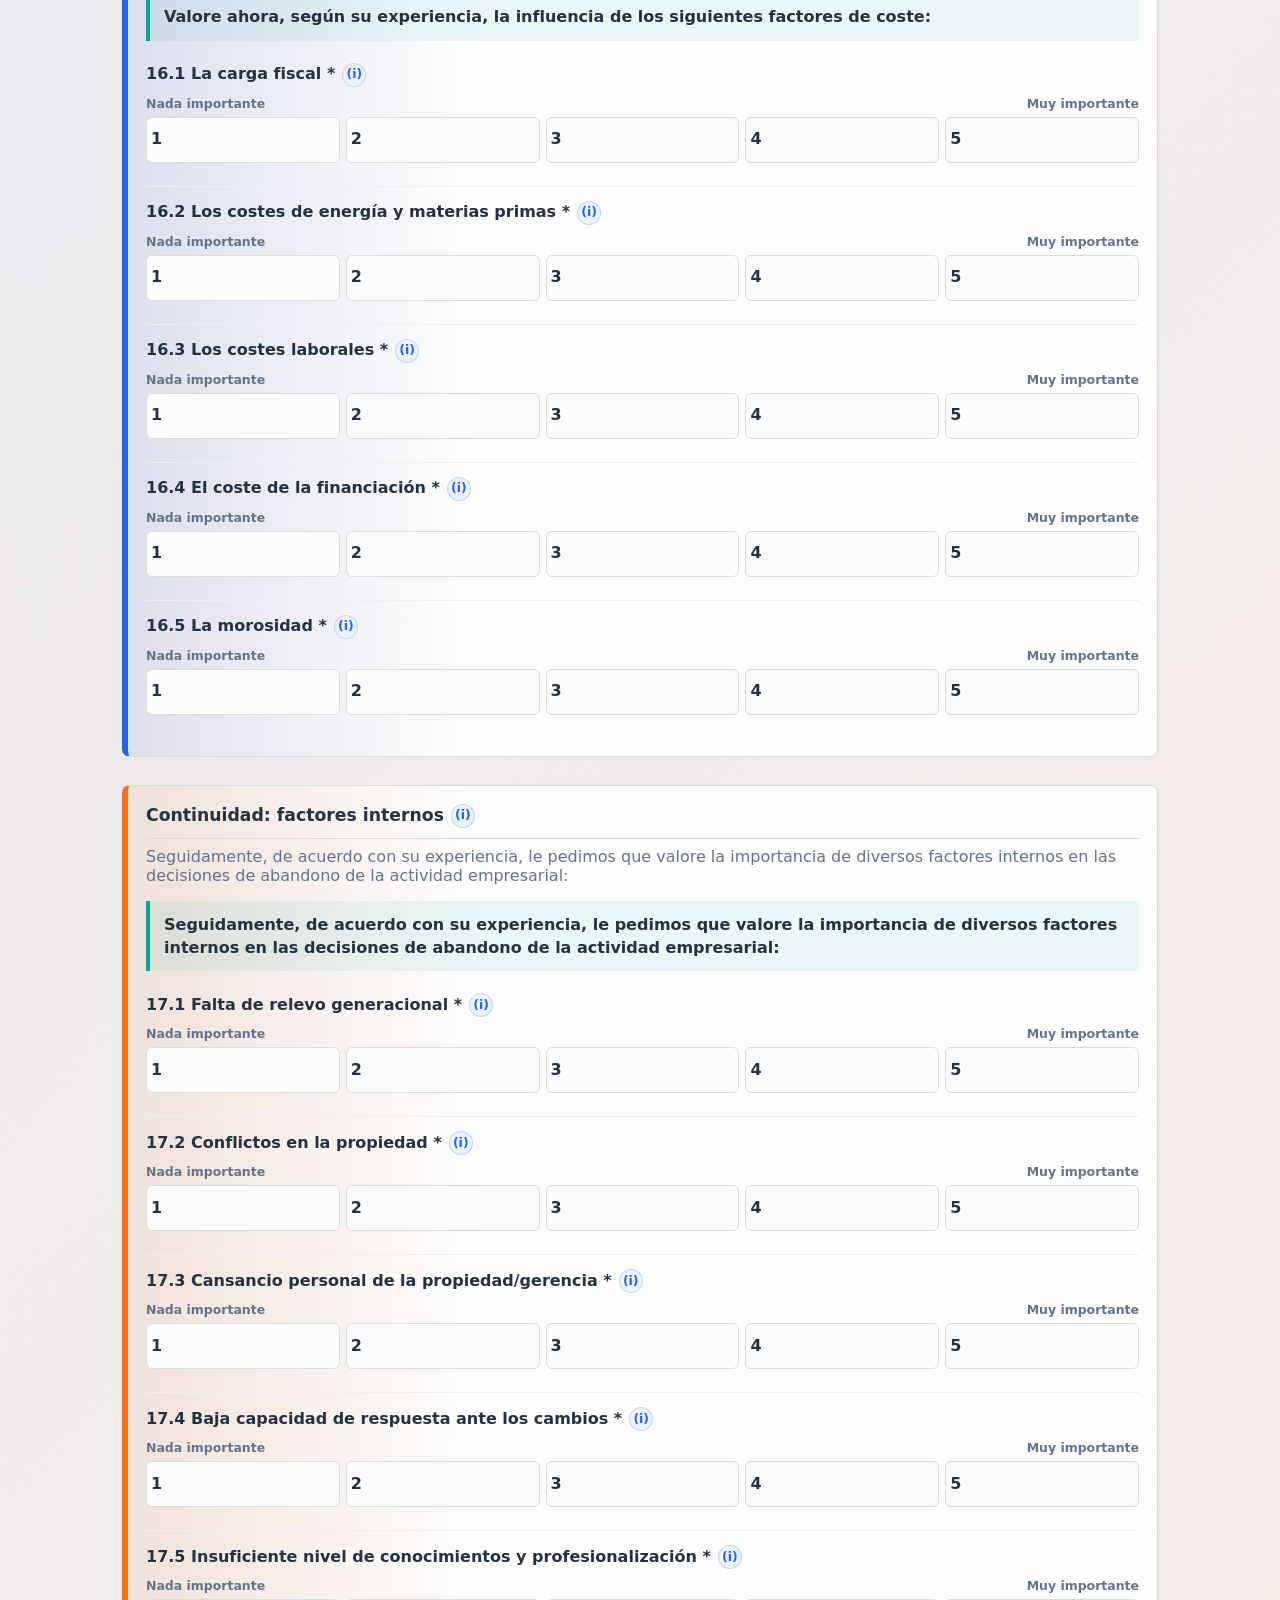
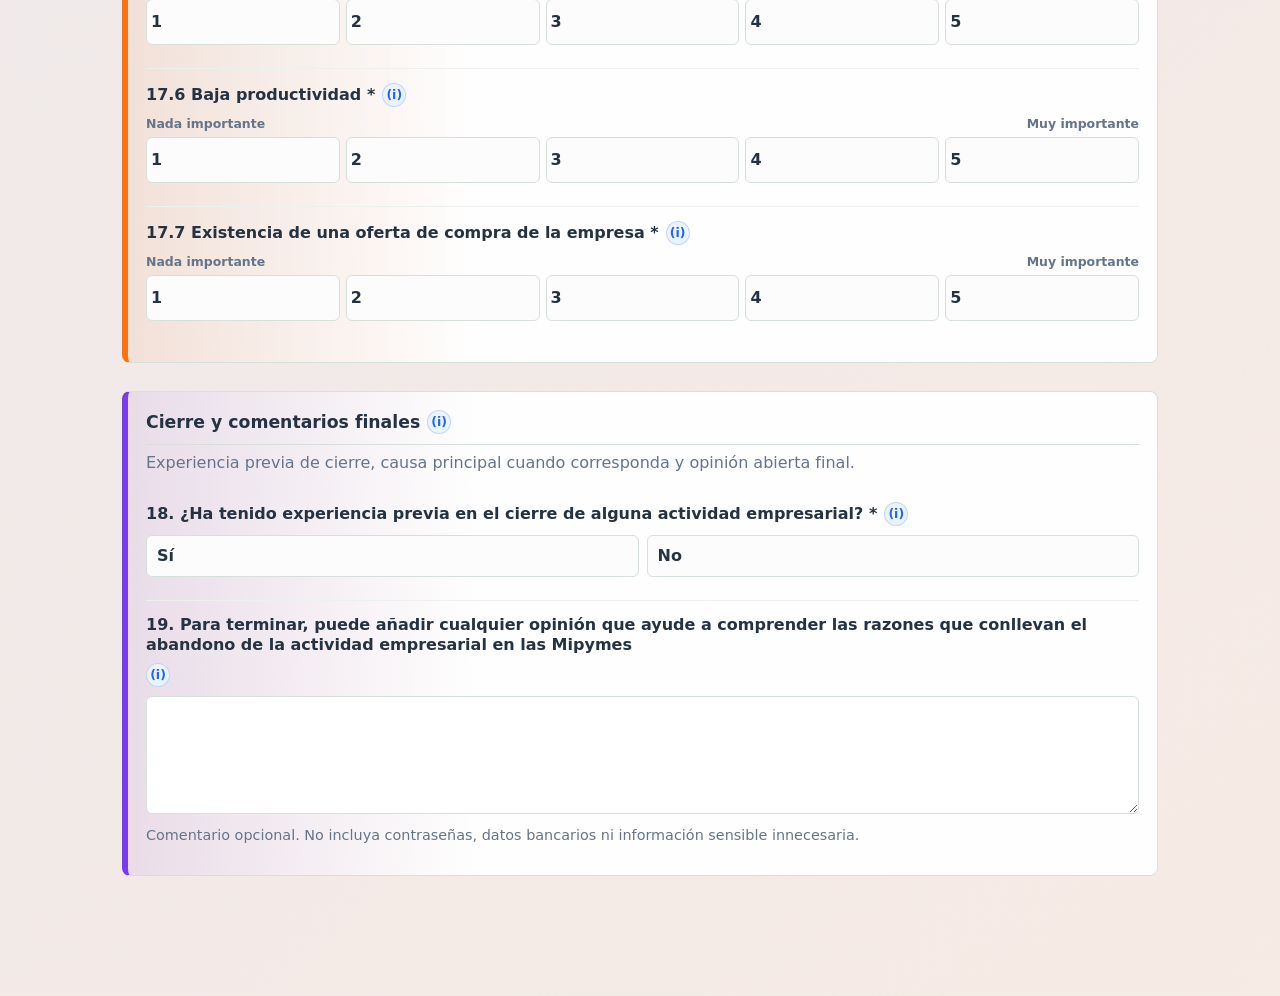
==== commit e8513023: "Apply final questionnaire comment adjustments" ====
--- a/index.html
+++ b/index.html
@@ -7,9 +7,9 @@
   <title>Investigación 2026 - Mipymes</title>
   <link rel="manifest" href="manifest.json">
   <link rel="icon" href="assets/icon-192.png">
-  <link rel="stylesheet" href="styles.css?v=20260627-1">
-  <script src="config.js?v=20260627-1" defer></script>
-  <script src="app.js?v=20260627-1" defer></script>
+  <link rel="stylesheet" href="styles.css?v=20260628-1">
+  <script src="config.js?v=20260628-1" defer></script>
+  <script src="app.js?v=20260628-1" defer></script>
 </head>
 <body>
   <div id="login-view" hidden></div>
@@ -17,9 +17,9 @@
   <div id="app-view" class="app-shell" hidden>
     <header class="topbar">
       <div class="brand-block">
-        <div class="survey-mark compact" aria-hidden="true">F26</div>
+        <div class="survey-mark compact" aria-hidden="true">FACEN</div>
         <div>
-          <span class="eyebrow">Encuesta MIPYMES</span>
+          <span class="eyebrow">FACEN · Departamento de Tecnología de Producción</span>
           <h1>Investigación 2026</h1>
         </div>
       </div>
@@ -50,7 +50,7 @@
           <div>
             <p class="eyebrow">Formulario por correo</p>
             <h2>Investigación 2026 sobre continuidad de las Mipymes</h2>
-            <p>El cuestionario se completa directamente desde este enlace. La app conserva una copia local hasta confirmar el envío al backend institucional.</p>
+            <p>Encuesta realizada por la FACEN desde el Departamento de Tecnología de Producción. El cuestionario se completa directamente desde este enlace y la app conserva una copia local hasta confirmar el envío al backend institucional.</p>
           </div>
           <button class="primary-btn" data-go="formulario" type="button">Nueva encuesta</button>
         </div>
--- a/styles.css
+++ b/styles.css
@@ -84,10 +84,10 @@
 }
 
 .survey-mark.compact {
-  width: 44px;
+  width: 56px;
   height: 44px;
   margin-bottom: 0;
-  font-size: 0.86rem;
+  font-size: 0.78rem;
 }
 
 .eyebrow {
@@ -540,6 +540,20 @@
   margin: -6px 0 16px;
 }
 
+.question-intro {
+  margin: 14px 0 8px;
+  padding: 12px 14px;
+  border-left: 4px solid var(--teal);
+  background: rgba(0, 168, 150, 0.08);
+  color: var(--ink);
+  font-weight: 800;
+  line-height: 1.45;
+}
+
+.question-intro.hidden {
+  display: none;
+}
+
 .field-row {
   display: grid;
   gap: 9px;
